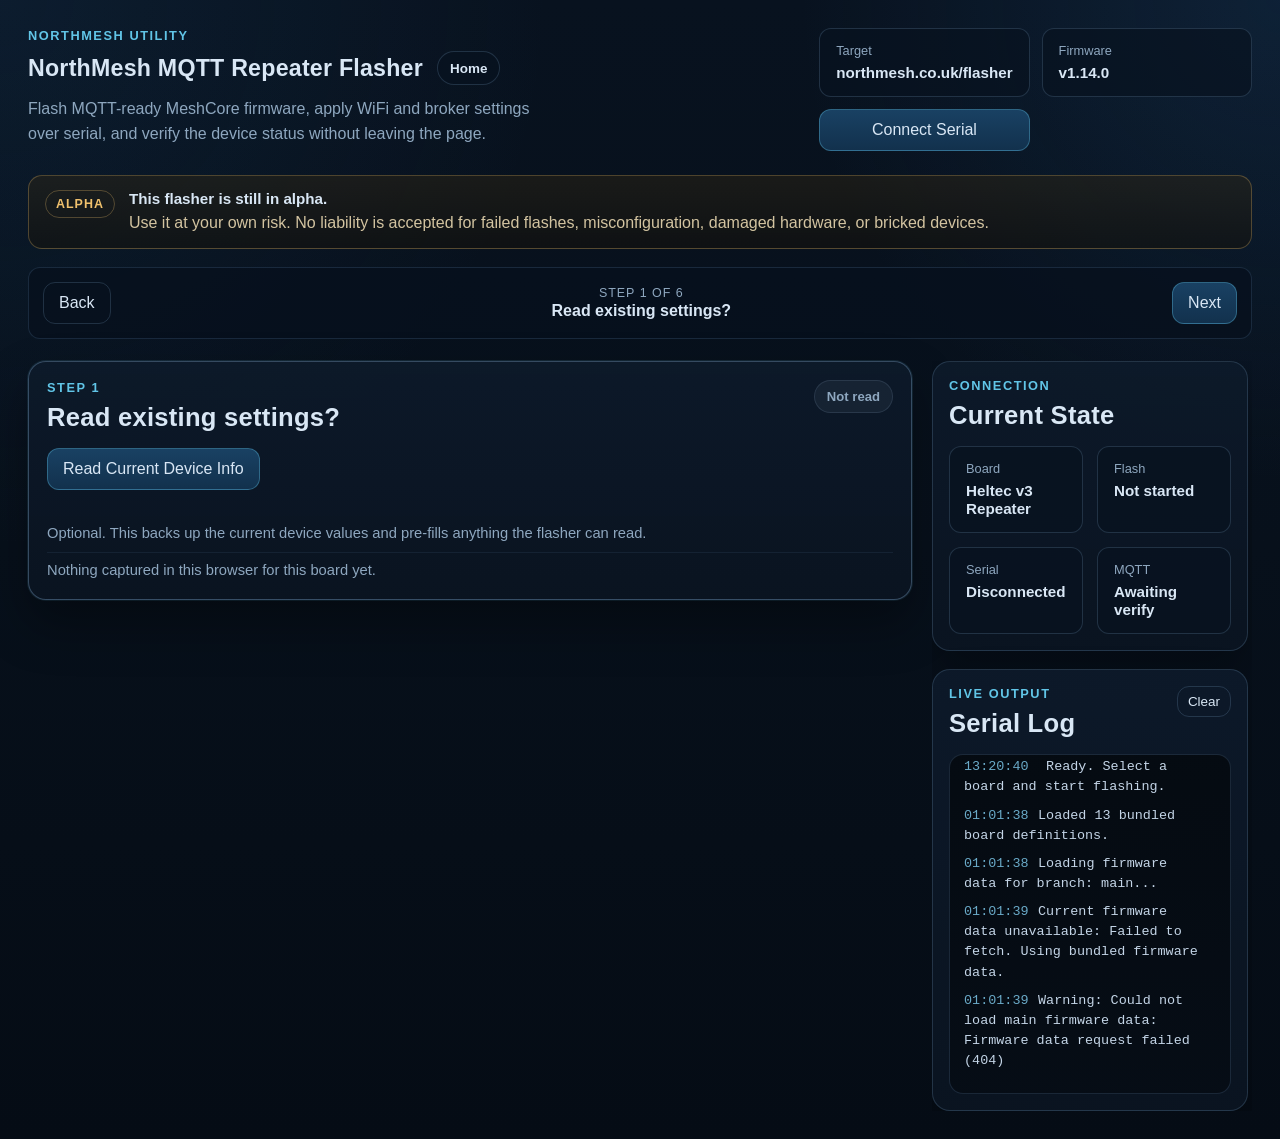
==== frontend/public/mqtt-flasher/index.html @ 48c5106c "Fix upstream firmware data URL" ====
<!doctype html>
<html lang="en">
  <head>
    <meta charset="utf-8">
    <meta name="viewport" content="width=device-width, initial-scale=1">
    <title>MeshCore MQTT Web Flasher</title>
    <link rel="stylesheet" href="assets/styles.css?v=20260613-log">
  </head>
  <body class="northmesh-guided">
    <div class="app-shell">
      <header class="topbar">
        <div class="topbar__brand">
          <p class="eyebrow">NorthMesh Utility</p>
          <div class="topbar__title-row">
            <h1>NorthMesh MQTT Repeater Flasher</h1>
            <a class="topbar__home-link" href="/">Home</a>
          </div>
          <p class="topbar__summary">
            Flash MQTT-ready MeshCore firmware, apply WiFi and broker settings over serial,
            and verify the device status without leaving the page.
          </p>
        </div>
        <div class="topbar__meta">
          <div class="meta-pill">
            <span class="meta-pill__label">Target</span>
            <span class="meta-pill__value">northmesh.co.uk/flasher</span>
          </div>
          <div class="meta-pill">
            <span class="meta-pill__label">Firmware</span>
            <span class="meta-pill__value" id="firmware-version">Loading</span>
          </div>
          <button class="button button--primary" id="nav-serial-button" type="button">Connect Serial</button>
        </div>
      </header>

      <section class="notice-bar" aria-label="Alpha warning">
        <div class="notice-bar__badge">Alpha</div>
        <div class="notice-bar__content">
          <strong>This flasher is still in alpha.</strong>
          <span>
            Use it at your own risk. No liability is accepted for failed flashes,
            misconfiguration, damaged hardware, or bricked devices.
          </span>
        </div>
      </section>

      <nav class="mode-tabs" id="advanced-tabs" aria-label="Advanced flasher sections" role="tablist" hidden>
        <button class="mode-tabs__button" data-step-target="read-device" aria-controls="read-device" role="tab" type="button">Backup</button>
        <button class="mode-tabs__button" data-step-target="choose-board" aria-controls="choose-board" role="tab" type="button">Board</button>
        <button class="mode-tabs__button" data-step-target="flash-firmware" aria-controls="flash-firmware" role="tab" type="button">Flash</button>
        <button class="mode-tabs__button" data-step-target="device-settings" aria-controls="device-settings" role="tab" type="button">Device</button>
        <button class="mode-tabs__button" data-step-target="mqtt-settings" aria-controls="mqtt-settings" role="tab" type="button">MQTT</button>
        <button class="mode-tabs__button" data-step-target="configure-device" aria-controls="configure-device" role="tab" type="button">Progress</button>
      </nav>

      <section class="wizard-nav" id="wizard-nav" aria-label="Flasher step controls">
        <button class="button button--ghost" id="wizard-back-button" type="button">Back</button>
        <div class="wizard-nav__status">
          <span id="wizard-step-count">Step 1 of 6</span>
          <strong id="wizard-step-title">Read existing settings?</strong>
        </div>
        <button class="button button--primary" id="wizard-next-button" type="button">Next</button>
      </section>

      <main class="workspace">
        <section class="workflow">
          <div class="workflow__content">
            <section class="panel panel--wide mode-gate" id="mode-gate">
              <div class="panel__header">
                <div>
                  <p class="panel__eyebrow">Start Here</p>
                  <h2>Choose Flasher Mode</h2>
                </div>
                <span class="panel__status panel__status--ready">Required</span>
              </div>
              <div class="mode-gate__body">
                <p>Select the workflow before you begin. You can change it later from the sidebar.</p>
                <div class="mode-gate__options">
                  <button class="mode-option mode-option--simple" id="mode-simple-button" type="button">
                    <span class="mode-option__eyebrow">Simple</span>
                    <strong>Single-destination setup</strong>
                    <span>Backup, pick a board, flash, then apply device, WiFi, and one MQTT destination.</span>
                  </button>
                  <button class="mode-option mode-option--advanced" id="mode-advanced-button" type="button">
                    <span class="mode-option__eyebrow">Advanced</span>
                    <strong>Full workflow tabs</strong>
                    <span>Use the full flasher with tabbed sections, broker pairs, and the detailed serial workflow.</span>
                  </button>
                </div>
              </div>
            </section>

            <div id="workflow-panels" hidden>
            <section class="panel panel--wide step-panel" id="read-device">
              <div class="panel__header">
                <div>
                  <p class="panel__eyebrow">Step 1</p>
                  <h2>Read existing settings?</h2>
                </div>
                <span class="panel__status panel__status--idle" id="device-read-state">Not read</span>
              </div>
              <div class="step-panel__body">
              <div class="action-row">
                <button class="button button--primary" id="capture-device-button" type="button">Read Current Device Info</button>
                <button class="button button--ghost" id="download-backup-button" type="button">Download Backup (.txt)</button>
              </div>
              <div class="state-grid device-snapshot-grid northmesh-hidden-setting">
                <div class="state-chip">
                  <span class="state-chip__label">Current Name</span>
                  <strong id="captured-name">Not captured</strong>
                </div>
                <div class="state-chip">
                  <span class="state-chip__label">Current Latitude</span>
                  <strong id="captured-lat">Not captured</strong>
                </div>
                <div class="state-chip">
                  <span class="state-chip__label">Current Longitude</span>
                  <strong id="captured-lon">Not captured</strong>
                </div>
                <div class="state-chip">
                  <span class="state-chip__label">Current Private Key</span>
                  <strong id="captured-private-key">Not captured</strong>
                </div>
                <div class="state-chip">
                  <span class="state-chip__label">Current Guest Password</span>
                  <strong id="captured-guest-password">Not captured</strong>
                </div>
                <div class="state-chip">
                  <span class="state-chip__label">Current WiFi SSID</span>
                  <strong id="captured-wifi-ssid">Not captured</strong>
                </div>
                <div class="state-chip state-chip--wide">
                  <span class="state-chip__label">Current MQTT URIs</span>
                  <strong id="captured-mqtt-uri">Not captured</strong>
                </div>
              </div>
              <div class="note-list">
                <p>Optional. This backs up the current device values and pre-fills anything the flasher can read.</p>
                <p id="captured-meta">Nothing captured in this browser for this board yet.</p>
              </div>
              </div>
            </section>

            <section class="panel panel--wide step-panel" id="choose-board">
              <div class="panel__header">
                <div>
                  <p class="panel__eyebrow">Step 2</p>
                  <h2>Which board are you flashing?</h2>
                </div>
                <span class="panel__status panel__status--ready">Ready</span>
              </div>
              <div class="step-panel__body">
              <div class="board-grid">
                <div class="field field--span-2">
                  <span class="field__label">Supported board</span>
                  <div class="board-picker">
                    <div class="board-combobox" id="board-combobox">
                      <button
                        class="board-combobox__trigger"
                        id="board-trigger"
                        type="button"
                        aria-haspopup="listbox"
                        aria-expanded="false"
                      >
                        <span id="board-trigger-label">Loading</span>
                      </button>
                      <div class="board-combobox__menu" id="board-menu" hidden>
                        <input
                          class="board-combobox__search"
                          id="board-search"
                          type="text"
                          placeholder="Filter boards"
                          autocomplete="off"
                        >
                        <div class="board-combobox__options" id="board-options" role="listbox"></div>
                      </div>
                      <select id="board-select" class="board-combobox__native" aria-hidden="true" tabindex="-1"></select>
                    </div>
                  </div>
                </div>
                <div class="info-card advanced-only">
                  <span class="info-card__label">Firmware family</span>
                  <strong id="firmware-family">Loading</strong>
                </div>
                <div class="info-card advanced-only">
                  <span class="info-card__label">Latest build</span>
                  <strong id="build-label">Loading</strong>
                </div>
                <div class="info-card advanced-only">
                  <span class="info-card__label">Flash package</span>
                  <strong id="flash-package">Loading</strong>
                </div>
                <div class="info-card advanced-only">
                  <span class="info-card__label">Hardware check</span>
                  <strong id="hardware-check">Loading</strong>
                </div>
              </div>
              </div>
            </section>

            <section class="panel panel--wide step-panel" id="flash-firmware">
              <div class="panel__header">
                <div>
                  <p class="panel__eyebrow">Step 3</p>
                  <h2>Which radio profile should it use?</h2>
                </div>
                <span class="panel__status panel__status--idle" id="flash-state">Idle</span>
              </div>
              <div class="step-panel__body">
              <div class="firmware-branch-selector northmesh-hidden-setting">
                <label class="field">
                  <span class="field__label">Firmware Branch</span>
                  <select id="firmware-branch" name="firmwareBranch">
                    <option value="main" selected>Main (Stable)</option>
                    <option value="dev">Dev (Unstable)</option>
                  </select>
                </label>
              </div>
              <div class="radio-config">
                <div class="panel__header panel__header--compact">
                  <div>
                    <p class="panel__eyebrow">Radio</p>
                    <h3>LoRa Profile</h3>
                  </div>
                </div>
                <div class="settings-grid settings-grid--radio" id="radio-settings">
                  <label class="field field--span-2">
                    <span class="field__label">Preset</span>
                    <select id="radio-preset" name="radioPreset">
                      <option value="EU_UK_RECOMMENDED" selected>EU/UK (Narrow/Recommended)</option>
                      <option value="EU_UK_LONG_RANGE">EU/UK (Long Range)</option>
                      <option value="EU_UK_MEDIUM_RANGE">EU/UK (Medium Range)</option>
                      <option value="US_CA_RECOMMENDED">USA/Canada (Recommended)</option>
                      <option value="AU_RECOMMENDED">Australia</option>
                      <option value="AU_VICTORIA">Australia: Victoria</option>
                      <option value="CZECH_NARROW">Czech Republic (Narrow)</option>
                      <option value="EU_433_LONG_RANGE">EU 433MHz (Long Range)</option>
                      <option value="NZ_RECOMMENDED">New Zealand</option>
                      <option value="NZ_NARROW">New Zealand (Narrow)</option>
                      <option value="PORTUGAL_433">Portugal 433</option>
                      <option value="PORTUGAL_868">Portugal 868</option>
                      <option value="SWITZERLAND">Switzerland</option>
                      <option value="VIETNAM">Vietnam</option>
                      <option value="CUSTOM">Custom</option>
                    </select>
                  </label>
                  <label class="field advanced-only">
                    <span class="field__label">Frequency (MHz)</span>
                    <input type="text" id="radio-frequency" name="radioFrequency" value="869.618">
                  </label>
                  <label class="field advanced-only">
                    <span class="field__label">Bandwidth (kHz)</span>
                    <input type="text" id="radio-bandwidth" name="radioBandwidth" value="62.5">
                  </label>
                  <label class="field advanced-only">
                    <span class="field__label">Spreading Factor</span>
                    <input type="text" id="radio-sf" name="radioSf" value="8">
                  </label>
                  <label class="field advanced-only">
                    <span class="field__label">Coding Rate</span>
                    <input type="text" id="radio-cr" name="radioCr" value="8">
                  </label>
                </div>
                <div class="radio-config__command advanced-only">
                  <span class="field__label">MeshCore CLI Command</span>
                  <strong id="radio-command">set radio 869.525,62.5,8,5</strong>
                </div>
              </div>
              <div class="action-row">
                    <button class="button button--primary" id="flash-button" type="button">Flash Firmware</button>
                    <button class="button button--secondary northmesh-hidden-setting" id="update-button" type="button">Flash Update Only</button>
                    <button class="button button--ghost northmesh-hidden-setting" id="manifest-button" type="button">View Manifest</button>
              </div>
              <div class="artifact-strip northmesh-hidden-setting">
                <div class="artifact-strip__item">
                  <span>Full Image</span>
                  <strong id="artifact-full-name">Loading</strong>
                </div>
                <div class="artifact-strip__item">
                  <span>Update Image</span>
                  <strong id="artifact-update-name">Loading</strong>
                </div>
              </div>
              <div class="progress-block">
                <div class="progress-block__track">
                  <div class="progress-block__bar" id="flash-progress-bar"></div>
                </div>
                <div class="progress-block__meta">
                  <span id="flash-progress-text">Waiting to start</span>
                  <span id="flash-progress-percent">0%</span>
                </div>
              </div>
              <div class="note-list">
                <p>Choose the closest profile for your region. The flasher applies this radio profile after firmware is written.</p>
                <p class="advanced-only">The preset populates the MeshCore CLI command, but you can edit frequency, bandwidth, SF, and CR manually.</p>
                <p class="advanced-only">The browser handles flashing over Web Serial locally. Firmware binaries are served from this host only.</p>
              </div>
              </div>
            </section>

            <section class="panel panel--wide step-panel" id="device-settings">
              <div class="panel__header">
                <div>
                  <p class="panel__eyebrow">Step 4</p>
                  <h2>What WiFi should it use?</h2>
                </div>
                <span class="panel__status panel__status--idle">Pending</span>
              </div>
              <div class="step-panel__body">
              <div class="captured-values northmesh-hidden-setting">
                <div class="panel__header panel__header--compact">
                  <div>
                    <p class="panel__eyebrow">Captured Values</p>
                    <h3>Stored in This Browser</h3>
                  </div>
                </div>
                <div class="state-grid device-snapshot-grid">
                  <div class="state-chip">
                    <span class="state-chip__label">Name</span>
                    <strong id="prefill-name">Not captured</strong>
                  </div>
                  <div class="state-chip">
                    <span class="state-chip__label">Latitude</span>
                    <strong id="prefill-lat">Not captured</strong>
                  </div>
                  <div class="state-chip">
                    <span class="state-chip__label">Longitude</span>
                    <strong id="prefill-lon">Not captured</strong>
                  </div>
                  <div class="state-chip">
                    <span class="state-chip__label">Private Key</span>
                    <strong id="prefill-private-key">Not captured</strong>
                  </div>
                </div>
              </div>
              <form class="settings-form-layout" id="settings-form">
                <section class="settings-section-card northmesh-hidden-setting">
                  <div class="settings-section-card__header">
                    <p class="panel__eyebrow">Identity</p>
                    <h3>Repeater Identity</h3>
                  </div>
                  <div class="settings-grid">
                    <label class="field field--span-2">
                      <span class="field__label">Repeater Name</span>
                      <input
                        id="repeater-name"
                        type="text"
                        name="repeaterName"
                        maxlength="31"
                        placeholder="Leave blank to keep the current node name"
                      >
                      <span class="field__hint">Optional. MeshCore allows up to 31 characters and rejects `[ ] \ : , ? *`.</span>
                    </label>
                    <label class="field field--span-2">
                      <span class="field__label">Private Key</span>
                      <input
                        id="private-key"
                        type="password"
                        name="privateKey"
                        placeholder="128 hex characters, leave blank to keep the current key"
                        autocomplete="off"
                        spellcheck="false"
                      >
                      <span class="field__hint">Optional. MeshCore expects a 128-character hex private key and applies it after reboot.</span>
                    </label>
                  </div>
                </section>

                <section class="settings-section-card northmesh-hidden-setting">
                  <div class="settings-section-card__header">
                    <p class="panel__eyebrow">Access</p>
                    <h3>Passwords And Location</h3>
                  </div>
                  <div class="settings-grid">
                    <label class="field">
                      <span class="field__label">Guest Password</span>
                      <input
                        id="guest-password"
                        type="password"
                        name="guestPassword"
                        maxlength="15"
                        placeholder="Leave blank to keep the current guest password"
                        autocomplete="off"
                      >
                      <span class="field__hint">Optional. MeshCore stores up to 15 characters.</span>
                    </label>
                    <label class="field">
                      <span class="field__label">Admin Password</span>
                      <input
                        id="admin-password"
                        type="password"
                        name="adminPassword"
                        maxlength="15"
                        placeholder="Leave blank to keep the current admin password"
                        autocomplete="off"
                      >
                      <span class="field__hint">Optional. MeshCore stores up to 15 characters.</span>
                    </label>
                    <label class="field">
                      <span class="field__label">Latitude</span>
                      <input
                        id="device-lat"
                        type="text"
                        name="deviceLat"
                        placeholder="Leave blank to keep the current latitude"
                        inputmode="decimal"
                      >
                    </label>
                    <label class="field">
                      <span class="field__label">Longitude</span>
                      <input
                        id="device-lon"
                        type="text"
                        name="deviceLon"
                        placeholder="Leave blank to keep the current longitude"
                        inputmode="decimal"
                      >
                    </label>
                  </div>
                </section>

                <section class="settings-section-card">
                  <div class="settings-section-card__header">
                    <p class="panel__eyebrow">WiFi</p>
                    <h3>Transport Network</h3>
                  </div>
                  <div class="settings-grid">
                    <label class="field field--span-2">
                      <span class="field__label">WiFi SSID</span>
                      <input type="text" name="wifiSsid" value="">
                    </label>
                    <label class="field field--span-2">
                      <span class="field__label">WiFi Password</span>
                      <input type="password" name="wifiPassword" value="">
                    </label>
                  </div>
                </section>
              </form>
              </div>
            </section>

            <section class="panel panel--wide step-panel" id="mqtt-settings">
              <div class="panel__header">
                <div>
                  <p class="panel__eyebrow">Step 5</p>
                  <h2>What are the MQTT credentials?</h2>
                </div>
                <span class="panel__status panel__status--idle" id="settings-state">Pending</span>
              </div>
              <div class="step-panel__body">
              <div class="mqtt-broker-stack">
                <p class="settings-intro simple-only">NorthMesh broker URL and topic settings are already filled in. Enter only the username and password issued for this repeater.</p>
                <p class="settings-intro advanced-only">Shared model and client version apply to every enabled broker. Each broker pair exposes one primary broker and one optional broker without changing the underlying slot layout.</p>
                <div class="mqtt-control-strip">
                <div class="captured-values mqtt-broker-card mqtt-broker-card--compact advanced-only">
                  <div class="panel__header panel__header--compact">
                    <div>
                      <p class="panel__eyebrow">Shared MQTT</p>
                      <h3>Applies To All Enabled Brokers</h3>
                    </div>
                  </div>
                  <div class="settings-grid">
                    <label class="field">
                      <span class="field__label">Model Label</span>
                      <input type="text" name="model" value="Heltec V3" form="settings-form">
                    </label>
                    <label class="field field--span-2">
                      <span class="field__label">Client Version</span>
                      <input type="text" name="clientVersion" value="northmesh-mqtt-repeater/1.0.0" form="settings-form">
                    </label>
                  </div>
                </div>

                <div class="captured-values mqtt-broker-card mqtt-broker-card--compact advanced-only">
                  <div class="panel__header panel__header--compact">
                    <div>
                      <p class="panel__eyebrow">Broker Count</p>
                      <h3>Additional MQTT Broker Pairs</h3>
                    </div>
                  </div>
                  <div class="settings-grid">
                    <label class="field">
                      <span class="field__label">Additional MQTT Servers</span>
                      <select id="additional-broker-count" name="additionalBrokerCount" form="settings-form">
                        <option value="0" selected>0</option>
                        <option value="1">1</option>
                        <option value="2">2</option>
                      </select>
                      <span class="field__hint">Broker pair 1 uses slots 1-2. Add up to 2 more pairs, for 3 visible brokers backed by slots 1-6.</span>
                    </label>
                  </div>
                </div>
                </div>

                <div class="captured-values mqtt-broker-card mqtt-broker-card--pair">
                  <div class="panel__header panel__header--compact">
                    <div>
                      <p class="panel__eyebrow">NorthMesh MQTT</p>
                      <h3><span class="simple-only">Repeater credentials</span><span class="advanced-only">Broker 1 With Optional Broker 2</span></h3>
                    </div>
                  </div>
                  <div class="settings-grid">
                    <label class="field field--span-2 northmesh-hidden-setting">
                      <span class="field__label">Broker 1 URI</span>
                      <input type="text" name="mqttUri" value="wss://mqtt.northmesh.co.uk:443/" form="settings-form" readonly>
                    </label>
                    <label class="field field--span-2">
                      <span class="field__label">Username</span>
                      <input type="text" name="mqttUsername" value="" form="settings-form">
                    </label>
                    <label class="field field--span-2">
                      <span class="field__label">Password</span>
                      <input type="password" name="mqttPassword" value="" form="settings-form">
                    </label>
                    <label class="field field--span-2 northmesh-hidden-setting">
                      <span class="field__label">Use MeshCore default topic root</span>
                      <span class="mqtt-status-toggle">
                        <input id="mqtt-broker-1-use-default-topic" type="checkbox" form="settings-form" checked>
                        <span>Use MeshCore default topic root</span>
                      </span>
                    </label>
                    <label class="field field--span-2 northmesh-hidden-setting">
                      <span class="field__label">Broker 1 Topic Root</span>
                      <input type="text" name="topicRoot" value="meshcore" form="settings-form" readonly>
                    </label>
                    <label class="field northmesh-hidden-setting">
                      <span class="field__label">Broker 1 IATA</span>
                      <input type="text" name="iata" value="uk" form="settings-form" readonly>
                    </label>
                    <label class="field northmesh-hidden-setting">
                      <span class="field__label field__label--with-indicator">
                        <span>Broker 1 Retain Status</span>
                        <span class="retain-indicator retain-indicator--idle" id="retain-indicator-1">Waiting</span>
                      </span>
                      <select name="retainStatus" form="settings-form">
                        <option value="0">Off</option>
                        <option value="1">On</option>
                      </select>
                    </label>
                    <label class="field field--span-2 advanced-only" id="mqtt-status-toggle-row-1">
                      <span class="field__label">Enable optional broker</span>
                      <span class="mqtt-status-toggle">
                        <input id="mqtt-status-broker-1-enabled" type="checkbox" name="mqtt-status-broker-1-enabled" form="settings-form">
                        <span>Enable optional broker</span>
                      </span>
                    </label>
                  </div>
                  <p class="mqtt-topic-preview">Broker: <strong>wss://mqtt.northmesh.co.uk:443/</strong></p>
                  <p class="mqtt-topic-preview" id="mqtt-broker-1-topic-preview"></p>
                  <div class="settings-grid mqtt-status-section advanced-only" id="mqtt-status-broker-1" hidden>
                    <div class="mqtt-subsection-title">Optional Broker 2</div>
                    <label class="field field--span-2">
                      <span class="field__label">Broker 2 URI</span>
                      <input type="text" name="mqttBroker2Uri" form="settings-form">
                    </label>
                    <label class="field">
                      <span class="field__label">Broker 2 Username</span>
                      <input type="text" name="mqttBroker2Username" form="settings-form">
                    </label>
                    <label class="field">
                      <span class="field__label">Broker 2 Password</span>
                      <input type="password" name="mqttBroker2Password" form="settings-form">
                    </label>
                    <label class="field field--span-2">
                      <span class="field__label">Use MeshCore default topic root</span>
                      <span class="mqtt-status-toggle">
                        <input id="mqtt-broker-2-use-default-topic" type="checkbox" form="settings-form">
                        <span>Use MeshCore default topic root</span>
                      </span>
                    </label>
                    <label class="field field--span-2">
                      <span class="field__label">Broker 2 Topic Root</span>
                      <input type="text" name="mqttBroker2TopicRoot" form="settings-form">
                    </label>
                    <label class="field">
                      <span class="field__label">Broker 2 IATA</span>
                      <input type="text" name="mqttBroker2Iata" form="settings-form">
                    </label>
                    <label class="field">
                      <span class="field__label">Broker 2 Retain Status</span>
                      <select name="mqttBroker2RetainStatus" form="settings-form">
                        <option value="0">Off</option>
                        <option value="1">On</option>
                      </select>
                    </label>
                  </div>
                  <p class="mqtt-topic-preview" id="mqtt-broker-2-topic-preview"></p>
                </div>

                <div class="captured-values mqtt-broker-card mqtt-broker-card--pair advanced-only" id="mqtt-logical-broker-2-panel" hidden>
                  <div class="panel__header panel__header--compact">
                    <div>
                      <p class="panel__eyebrow">Broker Pair 2</p>
                      <h3>Broker 3 With Optional Broker 4</h3>
                    </div>
                  </div>
                  <div class="settings-grid">
                    <label class="field field--span-2">
                      <span class="field__label">Broker 3 URI</span>
                      <input type="text" name="mqttBroker3Uri" form="settings-form">
                    </label>
                    <label class="field">
                      <span class="field__label">Broker 3 Username</span>
                      <input type="text" name="mqttBroker3Username" form="settings-form">
                    </label>
                    <label class="field">
                      <span class="field__label">Broker 3 Password</span>
                      <input type="password" name="mqttBroker3Password" form="settings-form">
                    </label>
                    <label class="field field--span-2">
                      <span class="field__label">Use MeshCore default topic root</span>
                      <span class="mqtt-status-toggle">
                        <input id="mqtt-broker-3-use-default-topic" type="checkbox" form="settings-form">
                        <span>Use MeshCore default topic root</span>
                      </span>
                    </label>
                    <label class="field field--span-2">
                      <span class="field__label">Broker 3 Topic Root</span>
                      <input type="text" name="mqttBroker3TopicRoot" form="settings-form">
                    </label>
                    <label class="field">
                      <span class="field__label">Broker 3 IATA</span>
                      <input type="text" name="mqttBroker3Iata" form="settings-form">
                    </label>
                    <label class="field">
                      <span class="field__label field__label--with-indicator">
                        <span>Broker 3 Retain Status</span>
                        <span class="retain-indicator retain-indicator--idle" id="retain-indicator-3">Waiting</span>
                      </span>
                      <select name="mqttBroker3RetainStatus" form="settings-form">
                        <option value="0">Off</option>
                        <option value="1">On</option>
                      </select>
                    </label>
                    <label class="field field--span-2" id="mqtt-status-toggle-row-2">
                      <span class="field__label">Enable optional broker</span>
                      <span class="mqtt-status-toggle">
                        <input id="mqtt-status-broker-2-enabled" type="checkbox" name="mqtt-status-broker-2-enabled" form="settings-form">
                        <span>Enable optional broker</span>
                      </span>
                    </label>
                  </div>
                  <p class="mqtt-topic-preview" id="mqtt-broker-3-topic-preview"></p>
                  <div class="settings-grid mqtt-status-section" id="mqtt-status-broker-2" hidden>
                    <div class="mqtt-subsection-title">Optional Broker 4</div>
                    <label class="field field--span-2">
                      <span class="field__label">Broker 4 URI</span>
                      <input type="text" name="mqttBroker4Uri" form="settings-form">
                    </label>
                    <label class="field">
                      <span class="field__label">Broker 4 Username</span>
                      <input type="text" name="mqttBroker4Username" form="settings-form">
                    </label>
                    <label class="field">
                      <span class="field__label">Broker 4 Password</span>
                      <input type="password" name="mqttBroker4Password" form="settings-form">
                    </label>
                    <label class="field field--span-2">
                      <span class="field__label">Use MeshCore default topic root</span>
                      <span class="mqtt-status-toggle">
                        <input id="mqtt-broker-4-use-default-topic" type="checkbox" form="settings-form">
                        <span>Use MeshCore default topic root</span>
                      </span>
                    </label>
                    <label class="field field--span-2">
                      <span class="field__label">Broker 4 Topic Root</span>
                      <input type="text" name="mqttBroker4TopicRoot" form="settings-form">
                    </label>
                    <label class="field">
                      <span class="field__label">Broker 4 IATA</span>
                      <input type="text" name="mqttBroker4Iata" form="settings-form">
                    </label>
                    <label class="field">
                      <span class="field__label">Broker 4 Retain Status</span>
                      <select name="mqttBroker4RetainStatus" form="settings-form">
                        <option value="0">Off</option>
                        <option value="1">On</option>
                      </select>
                    </label>
                  </div>
                  <p class="mqtt-topic-preview" id="mqtt-broker-4-topic-preview"></p>
                </div>

                <div class="captured-values mqtt-broker-card mqtt-broker-card--pair advanced-only" id="mqtt-logical-broker-3-panel" hidden>
                  <div class="panel__header panel__header--compact">
                    <div>
                      <p class="panel__eyebrow">Broker Pair 3</p>
                      <h3>Broker 5 With Optional Broker 6</h3>
                    </div>
                  </div>
                  <div class="settings-grid">
                    <label class="field field--span-2">
                      <span class="field__label">Broker 5 URI</span>
                      <input type="text" name="mqttBroker5Uri" form="settings-form">
                    </label>
                    <label class="field">
                      <span class="field__label">Broker 5 Username</span>
                      <input type="text" name="mqttBroker5Username" form="settings-form">
                    </label>
                    <label class="field">
                      <span class="field__label">Broker 5 Password</span>
                      <input type="password" name="mqttBroker5Password" form="settings-form">
                    </label>
                    <label class="field field--span-2">
                      <span class="field__label">Use MeshCore default topic root</span>
                      <span class="mqtt-status-toggle">
                        <input id="mqtt-broker-5-use-default-topic" type="checkbox" form="settings-form">
                        <span>Use MeshCore default topic root</span>
                      </span>
                    </label>
                    <label class="field field--span-2">
                      <span class="field__label">Broker 5 Topic Root</span>
                      <input type="text" name="mqttBroker5TopicRoot" form="settings-form">
                    </label>
                    <label class="field">
                      <span class="field__label">Broker 5 IATA</span>
                      <input type="text" name="mqttBroker5Iata" form="settings-form">
                    </label>
                    <label class="field">
                      <span class="field__label field__label--with-indicator">
                        <span>Broker 5 Retain Status</span>
                        <span class="retain-indicator retain-indicator--idle" id="retain-indicator-5">Waiting</span>
                      </span>
                      <select name="mqttBroker5RetainStatus" form="settings-form">
                        <option value="0">Off</option>
                        <option value="1">On</option>
                      </select>
                    </label>
                    <label class="field field--span-2" id="mqtt-status-toggle-row-3">
                      <span class="field__label">Enable optional broker</span>
                      <span class="mqtt-status-toggle">
                        <input id="mqtt-status-broker-3-enabled" type="checkbox" name="mqtt-status-broker-3-enabled" form="settings-form">
                        <span>Enable optional broker</span>
                      </span>
                    </label>
                  </div>
                  <p class="mqtt-topic-preview" id="mqtt-broker-5-topic-preview"></p>
                  <div class="settings-grid mqtt-status-section" id="mqtt-status-broker-3" hidden>
                    <div class="mqtt-subsection-title">Optional Broker 6</div>
                    <label class="field field--span-2">
                      <span class="field__label">Broker 6 URI</span>
                      <input type="text" name="mqttBroker6Uri" form="settings-form">
                    </label>
                    <label class="field">
                      <span class="field__label">Broker 6 Username</span>
                      <input type="text" name="mqttBroker6Username" form="settings-form">
                    </label>
                    <label class="field">
                      <span class="field__label">Broker 6 Password</span>
                      <input type="password" name="mqttBroker6Password" form="settings-form">
                    </label>
                    <label class="field field--span-2">
                      <span class="field__label">Use MeshCore default topic root</span>
                      <span class="mqtt-status-toggle">
                        <input id="mqtt-broker-6-use-default-topic" type="checkbox" form="settings-form">
                        <span>Use MeshCore default topic root</span>
                      </span>
                    </label>
                    <label class="field field--span-2">
                      <span class="field__label">Broker 6 Topic Root</span>
                      <input type="text" name="mqttBroker6TopicRoot" form="settings-form">
                    </label>
                    <label class="field">
                      <span class="field__label">Broker 6 IATA</span>
                      <input type="text" name="mqttBroker6Iata" form="settings-form">
                    </label>
                    <label class="field">
                      <span class="field__label">Broker 6 Retain Status</span>
                      <select name="mqttBroker6RetainStatus" form="settings-form">
                        <option value="0">Off</option>
                        <option value="1">On</option>
                      </select>
                    </label>
                  </div>
                  <p class="mqtt-topic-preview" id="mqtt-broker-6-topic-preview"></p>
                </div>
              </div>
              <div class="settings-actions">
                <div class="action-row settings-actions__row settings-actions__row--primary">
                  <button class="button button--secondary settings-actions__apply northmesh-hidden-setting" id="settings-apply-device-wifi-button" type="button">Apply Device + WiFi</button>
                  <button class="button button--secondary settings-actions__apply" id="settings-apply-mqtt-button" type="button">Apply MQTT</button>
                </div>
              </div>
              </div>
            </section>

            <section class="panel panel--wide step-panel" id="configure-device">
              <div class="panel__header">
                <div>
                  <p class="panel__eyebrow">Step 6</p>
                  <h2>Ready to apply settings?</h2>
                </div>
                <span class="panel__status panel__status--idle" id="serial-state">Serial disconnected</span>
              </div>
              <div class="step-panel__body">
              <ol class="command-list" id="command-list">
                <li class="command-list__item is-pending"><span>Connect USB serial</span><strong>Pending</strong></li>
                <li class="command-list__item is-pending"><span>Write radio settings</span><strong>Pending</strong></li>
                <li class="command-list__item is-pending"><span>Write repeater identity</span><strong>Pending</strong></li>
                <li class="command-list__item is-pending"><span>Write WiFi settings</span><strong>Pending</strong></li>
                <li class="command-list__item is-pending"><span>Write MQTT settings</span><strong>Pending</strong></li>
                <li class="command-list__item is-pending"><span>Reboot device</span><strong>Pending</strong></li>
              </ol>
              <div class="command-preview northmesh-hidden-setting">
                <div class="panel__header panel__header--compact">
                  <div>
                    <p class="panel__eyebrow">Serial Payload</p>
                    <h3>Command Preview</h3>
                  </div>
                </div>
                <div class="command-preview__pane" id="command-preview-pane" aria-live="polite"></div>
              </div>
              </div>
            </section>
            </div>
          </div>
        </section>

        <aside class="sidebar">
          <section class="panel panel--compact sidebar-capability">
            <div class="panel__header">
              <div>
                <p class="panel__eyebrow">Browser</p>
                <h2>Capability Check</h2>
              </div>
            </div>
            <div class="compatibility-card">
              <strong id="cap-overall">Checking</strong>
              <p id="cap-summary">Verifying browser support for HTTPS and Web Serial.</p>
            </div>
          </section>

          <section class="panel panel--compact sidebar-state">
            <div class="panel__header">
              <div>
                <p class="panel__eyebrow">Connection</p>
                <h2>Current State</h2>
              </div>
            </div>
            <div class="state-grid">
              <div class="state-chip">
                <span class="state-chip__label">Board</span>
                <strong id="state-board">Loading</strong>
              </div>
              <div class="state-chip">
                <span class="state-chip__label">Flash</span>
                <strong id="state-flash">Not started</strong>
              </div>
              <div class="state-chip">
                <span class="state-chip__label">Serial</span>
                <strong id="state-serial">Disconnected</strong>
              </div>
              <div class="state-chip">
                <span class="state-chip__label">MQTT</span>
                <strong id="state-mqtt">Awaiting verify</strong>
              </div>
            </div>
          </section>

          <section class="panel panel--compact sidebar-log">
            <div class="panel__header">
              <div>
                <p class="panel__eyebrow">Live Output</p>
                <h2>Serial Log</h2>
              </div>
              <button class="button button--ghost button--small" id="clear-log-button" type="button">Clear</button>
            </div>
            <div class="log-pane" id="log-pane" aria-live="polite">
              <p><span>13:20:40</span> Ready. Select a board and start flashing.</p>
            </div>
          </section>

        </aside>
      </main>
    </div>

    <script src="assets/firmware-data.js?v=20260314-2300"></script>
    <script src="assets/app.js?v=20260613-firmware-url"></script>
  </body>
</html>
---- frontend/public/mqtt-flasher/assets/styles.css ----
:root {
  --bg: #07111f;
  --bg-elevated: #0d1b2e;
  --bg-panel: rgba(14, 28, 46, 0.92);
  --bg-panel-strong: rgba(10, 22, 38, 0.98);
  --line: rgba(123, 162, 201, 0.22);
  --line-strong: rgba(123, 162, 201, 0.38);
  --text: #d9e7f5;
  --muted: #8ea7bf;
  --cyan: #61c5e7;
  --cyan-soft: rgba(97, 197, 231, 0.14);
  --success: #73d4b3;
  --warning: #f0c16d;
  --danger: #eb7f8d;
  --shadow: 0 20px 40px rgba(0, 0, 0, 0.28);
  --radius: 18px;
  --radius-small: 12px;
  --font-ui: "Segoe UI", "Helvetica Neue", Helvetica, Arial, sans-serif;
}

* {
  box-sizing: border-box;
}

html,
body {
  margin: 0;
  min-height: 100%;
  background:
    radial-gradient(circle at top right, rgba(38, 93, 147, 0.2), transparent 28%),
    radial-gradient(circle at top left, rgba(33, 84, 127, 0.16), transparent 32%),
    linear-gradient(180deg, #08121f 0%, #07101b 48%, #050c15 100%);
  color: var(--text);
  font-family: var(--font-ui);
}

body {
  min-width: 320px;
}

button,
input,
select {
  font: inherit;
}

.app-shell {
  max-width: 1500px;
  margin: 0 auto;
  padding: 28px;
}

.topbar {
  display: flex;
  justify-content: space-between;
  gap: 24px;
  align-items: flex-start;
  margin-bottom: 24px;
}

.topbar__brand {
  max-width: 760px;
}

.topbar__brand-row {
  display: flex;
  align-items: center;
  gap: 12px;
  flex-wrap: wrap;
}

.topbar__title-row {
  display: flex;
  align-items: center;
  gap: 14px;
  flex-wrap: wrap;
}

.topbar__home-link {
  appearance: none;
  display: inline-flex;
  align-items: center;
  justify-content: center;
  min-height: 34px;
  padding: 6px 12px;
  border: 1px solid rgba(123, 162, 201, 0.22);
  border-radius: 999px;
  background: rgba(8, 18, 31, 0.58);
  color: var(--text);
  text-decoration: none;
  font-size: 0.84rem;
  font-weight: 600;
}

.topbar__home-link:visited {
  color: var(--text);
}

.topbar__home-link:hover,
.topbar__home-link:focus {
  border-color: var(--line-strong);
  background: rgba(13, 28, 45, 0.76);
  color: var(--text);
}

.eyebrow,
.panel__eyebrow {
  margin: 0 0 8px;
  color: var(--cyan);
  font-size: 0.8rem;
  font-weight: 700;
  letter-spacing: 0.12em;
  text-transform: uppercase;
}

.topbar h1,
.panel h2 {
  margin: 0;
  font-size: 1.45rem;
  font-weight: 650;
  letter-spacing: 0.01em;
}

.topbar__summary {
  margin: 12px 0 0;
  max-width: 60ch;
  color: var(--muted);
  line-height: 1.55;
}

.topbar__meta {
  display: grid;
  grid-template-columns: repeat(2, minmax(170px, 1fr));
  gap: 12px;
  min-width: 360px;
}

.notice-bar {
  display: flex;
  gap: 14px;
  align-items: flex-start;
  margin-bottom: 22px;
  padding: 14px 16px;
  border-radius: 14px;
  border: 1px solid rgba(240, 193, 109, 0.28);
  background: linear-gradient(180deg, rgba(49, 39, 20, 0.45), rgba(23, 18, 9, 0.48));
}

.notice-bar__badge {
  flex: 0 0 auto;
  padding: 6px 10px;
  border-radius: 999px;
  border: 1px solid rgba(240, 193, 109, 0.28);
  color: var(--warning);
  font-size: 0.78rem;
  font-weight: 700;
  letter-spacing: 0.08em;
  text-transform: uppercase;
}

.notice-bar__content {
  display: grid;
  gap: 4px;
}

.notice-bar__content strong {
  font-size: 0.95rem;
}

.notice-bar__content span {
  color: #d3c4a1;
  line-height: 1.45;
}

.mode-tabs {
  display: flex;
  flex-wrap: wrap;
  gap: 10px;
  margin: -8px 0 22px;
}

.mode-tabs__button,
.mode-switch__button,
.mode-option {
  border: 1px solid var(--line);
  color: var(--text);
}

.mode-tabs__button,
.mode-switch__button {
  padding: 10px 14px;
  border-radius: 999px;
  background: rgba(8, 18, 31, 0.72);
  cursor: pointer;
}

.mode-tabs__button.is-active,
.mode-switch__button.is-selected {
  border-color: rgba(97, 197, 231, 0.34);
  background: rgba(20, 53, 78, 0.68);
  color: #eef7ff;
}

.mode-tabs__serial {
  margin-left: auto;
}

.meta-pill,
.state-chip,
.info-card {
  background: rgba(8, 18, 31, 0.68);
  border: 1px solid var(--line);
  border-radius: var(--radius-small);
  padding: 14px 16px;
}

.meta-pill__label,
.state-chip__label,
.info-card__label {
  display: block;
  margin-bottom: 6px;
  color: var(--muted);
  font-size: 0.8rem;
}

.meta-pill__value,
.state-chip strong,
.info-card strong {
  font-size: 0.95rem;
  font-weight: 650;
}

.workspace {
  display: grid;
  grid-template-columns: minmax(0, 1.85fr) minmax(320px, 0.95fr);
  gap: 20px;
  align-items: start;
}

.workflow {
  display: grid;
  gap: 18px;
}

.workflow__content,
.sidebar {
  display: grid;
  gap: 18px;
}

#workflow-panels {
  display: contents;
}

.sidebar {
  position: sticky;
  top: 18px;
  align-self: start;
  max-height: calc(100vh - 36px);
  overflow-y: auto;
  padding-right: 4px;
}

.workflow__content {
  grid-template-columns: repeat(2, minmax(0, 1fr));
}

.panel {
  background:
    linear-gradient(180deg, rgba(13, 26, 42, 0.94), rgba(10, 20, 33, 0.98)),
    linear-gradient(180deg, rgba(97, 197, 231, 0.02), transparent);
  border: 1px solid var(--line);
  border-radius: var(--radius);
  box-shadow: var(--shadow);
  padding: 18px;
}

.panel--wide {
  grid-column: 1 / -1;
}

.step-panel {
  transition: border-color 180ms ease, box-shadow 180ms ease, transform 180ms ease;
}

.step-panel--active {
  border-color: var(--line-strong);
  box-shadow:
    0 24px 48px rgba(0, 0, 0, 0.34),
    0 0 0 1px rgba(97, 197, 231, 0.12);
}

.step-panel .panel__header {
  cursor: default;
}

.step-panel__body {
  display: grid;
  gap: 16px;
}

.step-panel--collapsed .step-panel__body {
  display: none;
}

.step-panel--collapsed {
  padding: 12px 16px;
}

.step-panel--collapsed .panel__header {
  align-items: center;
  margin-bottom: 0;
}

.step-panel--collapsed .panel__eyebrow {
  margin-bottom: 4px;
  font-size: 0.72rem;
}

.step-panel--collapsed h2 {
  font-size: 1.12rem;
}

.step-panel--collapsed .panel__status {
  padding: 6px 10px;
  font-size: 0.78rem;
}

.mode-gate__body {
  display: grid;
  gap: 18px;
}

.mode-gate__body > p {
  margin: 0;
  color: var(--muted);
  line-height: 1.55;
}

.mode-gate__options {
  display: grid;
  grid-template-columns: repeat(2, minmax(0, 1fr));
  gap: 16px;
}

.mode-option {
  display: grid;
  gap: 8px;
  padding: 18px;
  border-radius: 16px;
  background:
    linear-gradient(180deg, rgba(13, 26, 42, 0.94), rgba(10, 20, 33, 0.98)),
    linear-gradient(180deg, rgba(97, 197, 231, 0.02), transparent);
  text-align: left;
  cursor: pointer;
}

.mode-option:hover,
.mode-option:focus,
.mode-switch__button:hover,
.mode-switch__button:focus,
.mode-tabs__button:hover,
.mode-tabs__button:focus {
  border-color: var(--line-strong);
}

.mode-option__eyebrow {
  color: var(--cyan);
  font-size: 0.78rem;
  font-weight: 700;
  letter-spacing: 0.08em;
  text-transform: uppercase;
}

.mode-option strong {
  font-size: 1rem;
}

.mode-option span:last-child {
  color: var(--muted);
  line-height: 1.5;
}

.panel--compact {
  padding: 16px;
}

.panel__header {
  display: flex;
  justify-content: space-between;
  gap: 16px;
  align-items: flex-start;
  margin-bottom: 16px;
}

.panel__header--compact {
  margin-bottom: 12px;
}

.panel h3 {
  margin: 0;
  font-size: 1rem;
  font-weight: 650;
}

.panel__status {
  padding: 8px 12px;
  border-radius: 999px;
  border: 1px solid transparent;
  font-size: 0.82rem;
  font-weight: 700;
  white-space: nowrap;
}

.panel__status--ready,
.panel__status--connected,
.panel__status--success {
  color: var(--success);
  background: rgba(115, 212, 179, 0.12);
  border-color: rgba(115, 212, 179, 0.3);
}

.panel__status--idle {
  color: var(--muted);
  background: rgba(142, 167, 191, 0.08);
  border-color: rgba(142, 167, 191, 0.16);
}

.panel__status--busy {
  color: var(--warning);
  background: rgba(240, 193, 109, 0.12);
  border-color: rgba(240, 193, 109, 0.28);
}

.panel__status--error {
  color: var(--danger);
  background: rgba(235, 127, 141, 0.12);
  border-color: rgba(235, 127, 141, 0.28);
}

.mode-switch {
  display: grid;
  grid-template-columns: repeat(2, minmax(0, 1fr));
  gap: 10px;
}

.compatibility-card {
  display: grid;
  gap: 8px;
  padding: 14px;
  border-radius: 14px;
  border: 1px solid var(--line);
  background: rgba(7, 17, 29, 0.72);
}

.compatibility-card strong {
  font-size: 1rem;
}

.compatibility-card p {
  margin: 0;
  color: var(--muted);
  line-height: 1.5;
}

.board-grid,
.settings-grid,
.state-grid {
  display: grid;
  gap: 14px;
}

.board-grid,
.state-grid {
  grid-template-columns: repeat(2, minmax(0, 1fr));
}

.settings-grid {
  grid-template-columns: repeat(2, minmax(0, 1fr));
}

.settings-form-layout {
  display: grid;
  gap: 16px;
}

.field {
  display: grid;
  gap: 8px;
}

.field--span-2 {
  grid-column: 1 / -1;
}

.board-picker {
  display: grid;
  grid-template-columns: minmax(0, 1fr);
  gap: 12px;
  align-items: start;
}

.board-picker__action {
  min-width: 150px;
}

.board-combobox {
  position: relative;
}

.board-combobox__trigger,
.board-combobox__search {
  width: 100%;
  padding: 12px 14px;
  border: 1px solid var(--line);
  border-radius: 12px;
  background: rgba(5, 12, 20, 0.84);
  color: var(--text);
}

.board-combobox__trigger {
  display: flex;
  align-items: center;
  justify-content: space-between;
  min-height: 48px;
  cursor: pointer;
  text-align: left;
}

.board-combobox__trigger::after {
  content: "▾";
  color: var(--muted);
  font-size: 0.9rem;
}

.board-combobox__trigger[aria-expanded="true"] {
  border-color: var(--line-strong);
}

.board-combobox__menu {
  position: absolute;
  z-index: 30;
  top: calc(100% + 8px);
  left: 0;
  right: 0;
  padding: 10px;
  border: 1px solid var(--line-strong);
  border-radius: 14px;
  background: rgba(7, 17, 29, 0.98);
  box-shadow: var(--shadow);
}

.board-combobox__search {
  margin-bottom: 10px;
}

.board-combobox__options {
  max-height: 320px;
  overflow-y: auto;
  display: grid;
  gap: 6px;
}

.board-combobox__option {
  width: 100%;
  padding: 10px 12px;
  border: 1px solid transparent;
  border-radius: 10px;
  background: rgba(10, 21, 35, 0.92);
  color: var(--text);
  text-align: left;
  cursor: pointer;
}

.board-combobox__option:hover,
.board-combobox__option:focus {
  border-color: var(--line-strong);
  background: rgba(16, 32, 50, 0.96);
}

.board-combobox__option.is-selected {
  border-color: rgba(97, 197, 231, 0.34);
  background: rgba(20, 53, 78, 0.68);
}

.board-combobox__empty {
  padding: 12px;
  border-radius: 10px;
  background: rgba(10, 21, 35, 0.92);
  color: var(--muted);
  font-size: 0.9rem;
}

.board-combobox__native {
  position: absolute;
  width: 1px;
  height: 1px;
  opacity: 0;
  pointer-events: none;
}

.field__label {
  color: var(--muted);
  font-size: 0.84rem;
  font-weight: 600;
}

.field__label--with-indicator {
  display: flex;
  align-items: center;
  justify-content: space-between;
  gap: 10px;
}

.field__hint {
  color: var(--muted);
  font-size: 0.78rem;
  line-height: 1.45;
}

input,
select {
  width: 100%;
  padding: 12px 14px;
  border: 1px solid var(--line);
  border-radius: 12px;
  background: rgba(5, 12, 20, 0.84);
  color: var(--text);
}

input:focus,
select:focus,
button:focus,
.board-combobox__trigger:focus {
  outline: 2px solid rgba(97, 197, 231, 0.26);
  outline-offset: 2px;
}

.action-row {
  display: flex;
  flex-wrap: wrap;
  gap: 10px;
  margin-bottom: 16px;
}

.settings-actions {
  display: grid;
  gap: 14px;
  margin-top: 18px;
  padding-top: 16px;
  border-top: 1px solid var(--line);
}

.settings-actions__row {
  margin-bottom: 0;
}

.settings-actions__row--primary {
  padding-bottom: 4px;
  border-bottom: 1px solid rgba(94, 132, 171, 0.14);
}

.settings-actions__row--utility {
  gap: 8px;
}

.settings-actions__row--utility .button {
  padding: 9px 13px;
  font-size: 0.88rem;
}

.settings-actions__serial {
  min-width: 170px;
}

.settings-actions__apply {
  min-width: 170px;
}

.settings-actions__note {
  margin: 0;
  color: var(--muted);
  line-height: 1.5;
}

.artifact-strip {
  display: grid;
  grid-template-columns: repeat(2, minmax(0, 1fr));
  gap: 10px;
  margin-bottom: 16px;
}

.artifact-strip__item {
  padding: 12px 14px;
  border-radius: 12px;
  border: 1px solid var(--line);
  background: rgba(7, 17, 29, 0.72);
}

.artifact-strip__item span {
  display: block;
  margin-bottom: 6px;
  color: var(--muted);
  font-size: 0.8rem;
}

.artifact-strip__item strong {
  font-size: 0.9rem;
  word-break: break-word;
}

.button {
  border-radius: 12px;
  border: 1px solid var(--line);
  padding: 11px 15px;
  color: var(--text);
  background: rgba(9, 18, 30, 0.94);
  cursor: pointer;
}

.button--primary {
  background: linear-gradient(180deg, #194163, #12314d);
  border-color: rgba(97, 197, 231, 0.35);
}

.button--secondary {
  background: linear-gradient(180deg, rgba(17, 34, 54, 0.96), rgba(12, 24, 39, 0.96));
}

.button--ghost {
  background: transparent;
}

.button--small {
  padding: 7px 10px;
  font-size: 0.84rem;
}

.progress-block {
  margin-bottom: 16px;
}

.progress-block__track {
  height: 11px;
  border-radius: 999px;
  background: rgba(6, 12, 20, 0.82);
  border: 1px solid var(--line);
  overflow: hidden;
}

.progress-block__bar {
  width: 0;
  height: 100%;
  background: linear-gradient(90deg, #5bb4dd, #7fd3db);
  transition: width 180ms ease;
}

.progress-block__meta {
  display: flex;
  justify-content: space-between;
  gap: 12px;
  margin-top: 10px;
  color: var(--muted);
  font-size: 0.85rem;
}

.firmware-branch-selector {
  margin-bottom: 16px;
  padding: 14px;
  border: 1px solid var(--line);
  border-radius: 14px;
  background: rgba(7, 17, 29, 0.54);
}

.firmware-branch-selector select {
  max-width: 200px;
}

.radio-config {
  margin-bottom: 16px;
  padding: 14px;
  border: 1px solid var(--line);
  border-radius: 14px;
  background: rgba(7, 17, 29, 0.54);
}

.captured-values {
  margin-bottom: 16px;
  padding: 14px;
  border: 1px solid var(--line);
  border-radius: 14px;
  background: rgba(7, 17, 29, 0.54);
}

.settings-section-card {
  padding: 16px;
  border: 1px solid rgba(94, 132, 171, 0.18);
  border-radius: 16px;
  background: rgba(7, 17, 29, 0.46);
}

.settings-section-card__header {
  display: grid;
  gap: 4px;
  margin-bottom: 14px;
}

.settings-section-card__header h3 {
  margin: 0;
}

.settings-intro {
  margin: 0;
  padding: 14px 16px;
  border: 1px solid rgba(94, 132, 171, 0.18);
  border-radius: 14px;
  background: rgba(8, 18, 31, 0.62);
  color: var(--muted);
  line-height: 1.55;
}

.mqtt-control-strip {
  display: grid;
  grid-template-columns: repeat(2, minmax(0, 1fr));
  gap: 16px;
}

.mqtt-broker-stack {
  display: grid;
  gap: 16px;
}

.mqtt-broker-card {
  margin-bottom: 0;
  padding: 16px;
}

.mqtt-broker-card--compact {
  min-height: 100%;
}

.mqtt-broker-card--pair {
  border-color: rgba(123, 162, 201, 0.26);
  background:
    linear-gradient(180deg, rgba(9, 21, 35, 0.88), rgba(7, 17, 29, 0.88)),
    linear-gradient(180deg, rgba(97, 197, 231, 0.03), transparent);
}

.mqtt-topic-preview {
  margin: 14px 0 0;
  padding: 12px 14px;
  border: 1px solid rgba(94, 132, 171, 0.22);
  border-radius: 12px;
  background: rgba(5, 12, 20, 0.7);
  color: var(--muted);
  font-size: 0.9rem;
  line-height: 1.5;
  overflow-wrap: anywhere;
}

.retain-indicator {
  display: inline-flex;
  align-items: center;
  justify-content: center;
  min-width: 94px;
  padding: 4px 10px;
  border-radius: 999px;
  border: 1px solid transparent;
  font-size: 0.75rem;
  font-weight: 700;
  white-space: nowrap;
}

.retain-indicator--idle {
  color: var(--muted);
  background: rgba(142, 167, 191, 0.08);
  border-color: rgba(142, 167, 191, 0.16);
}

.retain-indicator--ok {
  color: var(--success);
  background: rgba(115, 212, 179, 0.12);
  border-color: rgba(115, 212, 179, 0.3);
}

.retain-indicator--error {
  color: var(--danger);
  background: rgba(235, 127, 141, 0.12);
  border-color: rgba(235, 127, 141, 0.28);
}

[hidden] {
  display: none !important;
}

.northmesh-hidden-setting {
  display: none !important;
}

body.serial-initializing {
  cursor: wait;
}

body.serial-initializing .app-shell {
  opacity: 0.82;
}

body.serial-initializing button,
body.serial-initializing input,
body.serial-initializing select,
body.serial-initializing textarea {
  cursor: wait;
}

body.northmesh-guided .mode-gate,
body.northmesh-guided .mode-tabs,
body.northmesh-guided .sidebar-capability,
body.northmesh-guided .settings-actions__note,
body.northmesh-guided .settings-actions,
body.northmesh-guided #download-backup-button,
body.northmesh-guided .advanced-only,
body.northmesh-guided .mqtt-control-strip,
body.northmesh-guided .mqtt-status-section,
body.northmesh-guided [id^="mqtt-logical-broker-"],
body.northmesh-guided [id^="mqtt-status-toggle-row-"] {
  display: none !important;
}

.wizard-nav {
  display: grid;
  grid-template-columns: auto minmax(0, 1fr) auto;
  align-items: center;
  gap: 14px;
  margin: -4px 0 22px;
  padding: 14px;
  border: 1px solid rgba(94, 132, 171, 0.22);
  border-radius: 12px;
  background: rgba(7, 17, 29, 0.76);
}

.wizard-nav__status {
  display: grid;
  gap: 2px;
  justify-items: center;
  min-width: 0;
}

.wizard-nav__status span {
  color: var(--muted);
  font-size: 0.78rem;
  text-transform: uppercase;
  letter-spacing: 0.08em;
}

.wizard-nav__status strong {
  color: var(--text);
  font-size: 1rem;
  text-align: center;
}

.wizard-nav[hidden] {
  display: none !important;
}

body.northmesh-guided .workflow {
  gap: 18px;
}

body.northmesh-guided .workspace {
  grid-template-columns: minmax(0, 1fr) 320px;
}

body.northmesh-guided .panel__header h2 {
  font-size: clamp(1.25rem, 2vw, 1.65rem);
}

body.northmesh-guided .settings-section-card {
  padding: 18px;
}

body.northmesh-guided .settings-section-card__header {
  margin-bottom: 14px;
}

body.northmesh-guided .settings-grid {
  grid-template-columns: 1fr;
}

body.northmesh-guided .mqtt-broker-card--pair {
  padding: 18px;
}

body.northmesh-guided .mqtt-topic-preview {
  margin-top: 10px;
}

body.northmesh-guided .sidebar-log {
  display: grid;
}

body.mode-simple .advanced-only,
body.mode-advanced .simple-only {
  display: none !important;
}

body.mode-unset .mode-tabs,
body.mode-unset #workflow-panels {
  display: none !important;
}

body.mode-advanced .step-panel {
  display: none;
}

body.mode-simple .step-panel {
  display: none;
}

body.mode-simple .step-panel.step-panel--active,
body.mode-advanced .step-panel.step-panel--active {
  display: block;
}

body.mode-simple .mqtt-broker-card--pair .panel__eyebrow {
  margin-bottom: 6px;
}

.mqtt-status-toggle {
  display: inline-flex;
  align-items: center;
  gap: 10px;
  min-height: 42px;
  color: var(--text);
}

.mqtt-status-toggle input[type="checkbox"] {
  inline-size: 16px;
  block-size: 16px;
}

.mqtt-status-section {
  margin-top: 14px;
  padding: 16px;
  border: 1px solid rgba(94, 132, 171, 0.18);
  border-radius: 14px;
  background: rgba(4, 10, 18, 0.42);
}

.mqtt-subsection-title {
  grid-column: 1 / -1;
  margin: 0 0 4px;
  color: var(--cyan);
  font-size: 0.8rem;
  font-weight: 700;
  letter-spacing: 0.08em;
  text-transform: uppercase;
}

.mqtt-topic-toggle__control {
  display: inline-flex;
  align-items: center;
  gap: 10px;
  min-height: 42px;
  color: var(--text);
}

.mqtt-topic-toggle__control input[type="checkbox"] {
  inline-size: 16px;
  block-size: 16px;
}

.device-snapshot-grid strong {
  overflow-wrap: anywhere;
  word-break: break-word;
}

.state-chip--wide {
  grid-column: 1 / -1;
}

.settings-grid--radio {
  margin-bottom: 14px;
}

.radio-config__command {
  padding: 12px 14px;
  border: 1px solid var(--line);
  border-radius: 12px;
  background: rgba(5, 12, 20, 0.84);
}

.radio-config__command strong {
  display: block;
  margin-top: 6px;
  font-size: 0.92rem;
  word-break: break-word;
}

.note-list {
  display: grid;
  gap: 8px;
  color: var(--muted);
  font-size: 0.92rem;
  line-height: 1.5;
}

.note-list p {
  margin: 0;
}

.note-list p + p {
  padding-top: 6px;
  border-top: 1px solid rgba(94, 132, 171, 0.12);
}

.command-list,
.summary-list {
  list-style: none;
  margin: 0;
  padding: 0;
}

.command-list {
  display: grid;
  gap: 10px;
}

.command-list__item,
.summary-list li {
  display: flex;
  justify-content: space-between;
  gap: 14px;
  align-items: center;
  padding: 12px 14px;
  border-radius: 12px;
  background: rgba(7, 17, 29, 0.72);
  border: 1px solid var(--line);
}

.command-list__item strong,
.summary-list strong {
  white-space: nowrap;
}

.command-list__item.is-pending strong {
  color: var(--muted);
}

.command-list__item.is-running strong {
  color: var(--warning);
}

.command-list__item.is-done strong {
  color: var(--success);
}

.command-list__item.is-failed strong {
  color: var(--danger);
}

.command-preview {
  margin-top: 16px;
  padding-top: 16px;
  border-top: 1px solid var(--line);
}

.command-preview__pane {
  height: 180px;
  overflow: auto;
  padding: 14px;
  border-radius: 14px;
  border: 1px solid rgba(94, 132, 171, 0.24);
  background: linear-gradient(180deg, rgba(5, 11, 18, 0.98), rgba(6, 13, 22, 0.98));
  font-family: "SFMono-Regular", Consolas, "Liberation Mono", Menlo, monospace;
  font-size: 0.84rem;
  line-height: 1.55;
  white-space: pre-wrap;
}

.log-pane {
  height: 340px;
  min-height: 340px;
  max-height: 340px;
  block-size: 340px;
  overflow-y: auto;
  overflow-x: hidden;
  scrollbar-gutter: stable;
  overflow-anchor: none;
  padding: 14px;
  border-radius: 14px;
  border: 1px solid rgba(94, 132, 171, 0.24);
  background:
    linear-gradient(180deg, rgba(5, 11, 18, 0.98), rgba(6, 13, 22, 0.98));
  font-family: "SFMono-Regular", Consolas, "Liberation Mono", Menlo, monospace;
  font-size: 0.84rem;
  line-height: 1.5;
}

.log-pane p {
  margin: 0 0 8px;
  color: #c4d5e7;
  overflow-wrap: anywhere;
  word-break: break-word;
}

.log-pane span {
  display: inline-block;
  min-width: 74px;
  color: #6aaac8;
}

.summary-list {
  display: grid;
  gap: 10px;
}

@media (max-width: 1200px) {
  .workspace {
    grid-template-columns: 1fr;
  }

  .sidebar {
    position: static;
    top: auto;
    max-height: none;
    overflow: visible;
    padding-right: 0;
    grid-template-columns: repeat(3, minmax(0, 1fr));
  }

  .mqtt-control-strip {
    grid-template-columns: 1fr;
  }

  .mode-gate__options {
    grid-template-columns: 1fr;
  }
}

@media (max-width: 980px) {
  .topbar,
  .workflow {
    grid-template-columns: 1fr;
    display: grid;
  }

  .topbar__meta,
  .workflow__content,
  .sidebar,
  .board-grid,
  .settings-grid,
  .state-grid,
  .mqtt-control-strip {
    grid-template-columns: 1fr;
  }

}

@media (max-width: 640px) {
  .app-shell {
    padding: 16px;
  }

  .wizard-nav {
    grid-template-columns: 1fr 1fr;
  }

  .wizard-nav__status {
    grid-column: 1 / -1;
    grid-row: 1;
  }

  .notice-bar {
    flex-direction: column;
  }

  .artifact-strip {
    grid-template-columns: 1fr;
  }

  .settings-actions {
    grid-template-columns: 1fr;
  }

  .topbar__meta {
    min-width: 0;
  }

  .topbar__brand-row {
    gap: 10px;
  }

  .topbar__title-row {
    gap: 10px;
  }

  .action-row {
    flex-direction: column;
  }

  .mode-tabs {
    flex-direction: column;
  }

  .mode-switch {
    grid-template-columns: 1fr;
  }
}
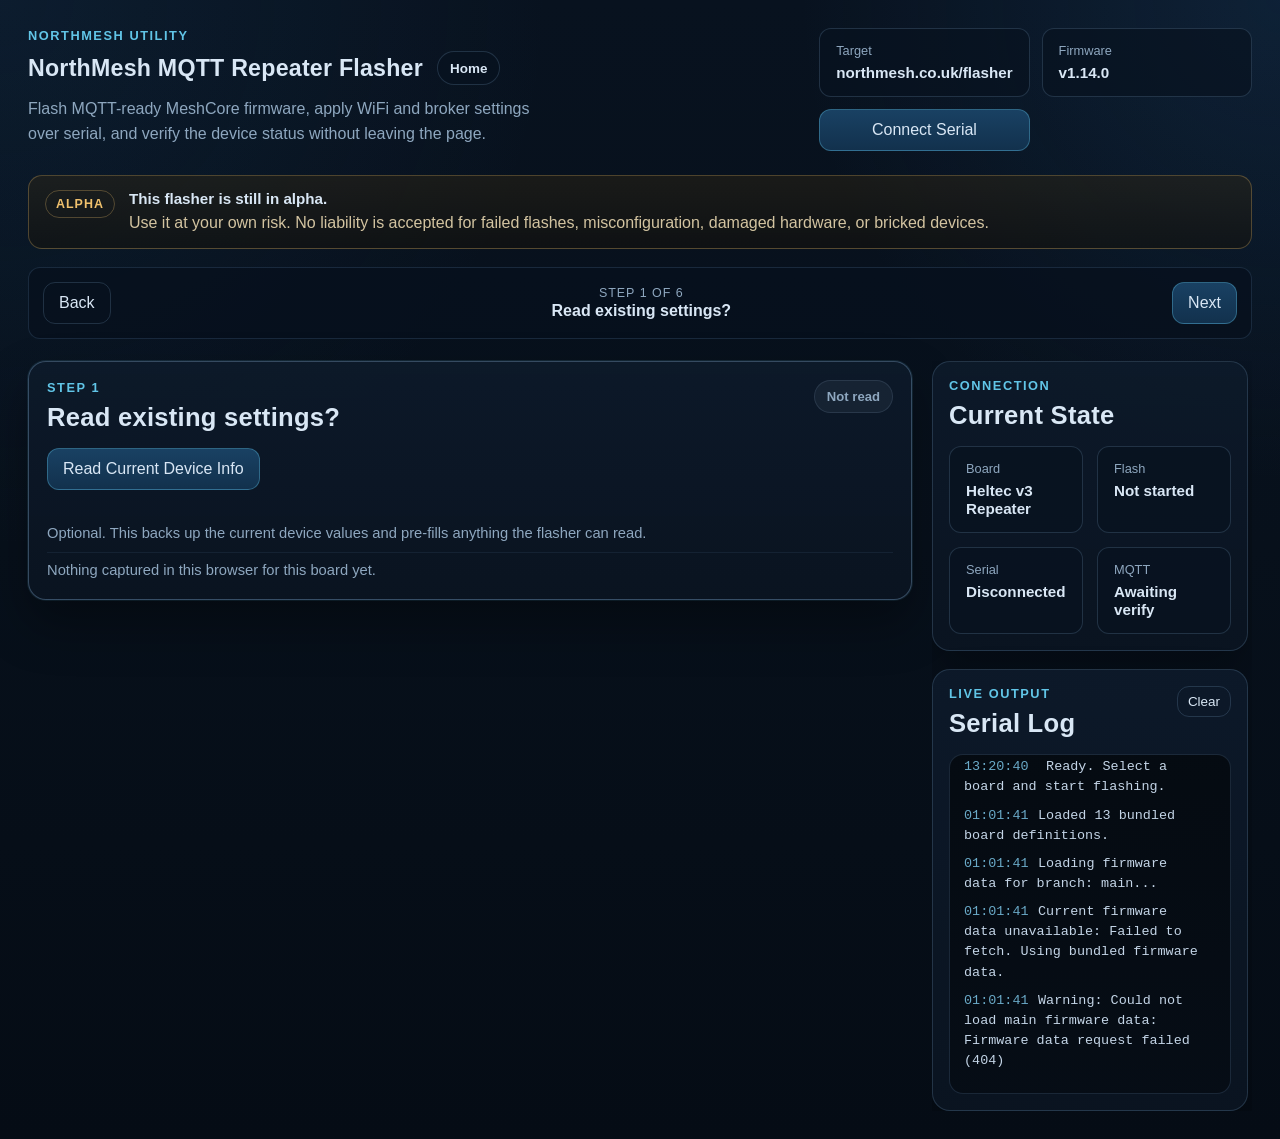
==== commit a3de1c13: "Fix browser flasher vendor path" ====
--- a/frontend/public/mqtt-flasher/index.html
+++ b/frontend/public/mqtt-flasher/index.html
@@ -875,6 +875,6 @@
     </div>
 
     <script src="assets/firmware-data.js?v=20260314-2300"></script>
-    <script src="assets/app.js?v=20260613-firmware-url"></script>
+    <script src="assets/app.js?v=20260613-flash-path"></script>
   </body>
 </html>
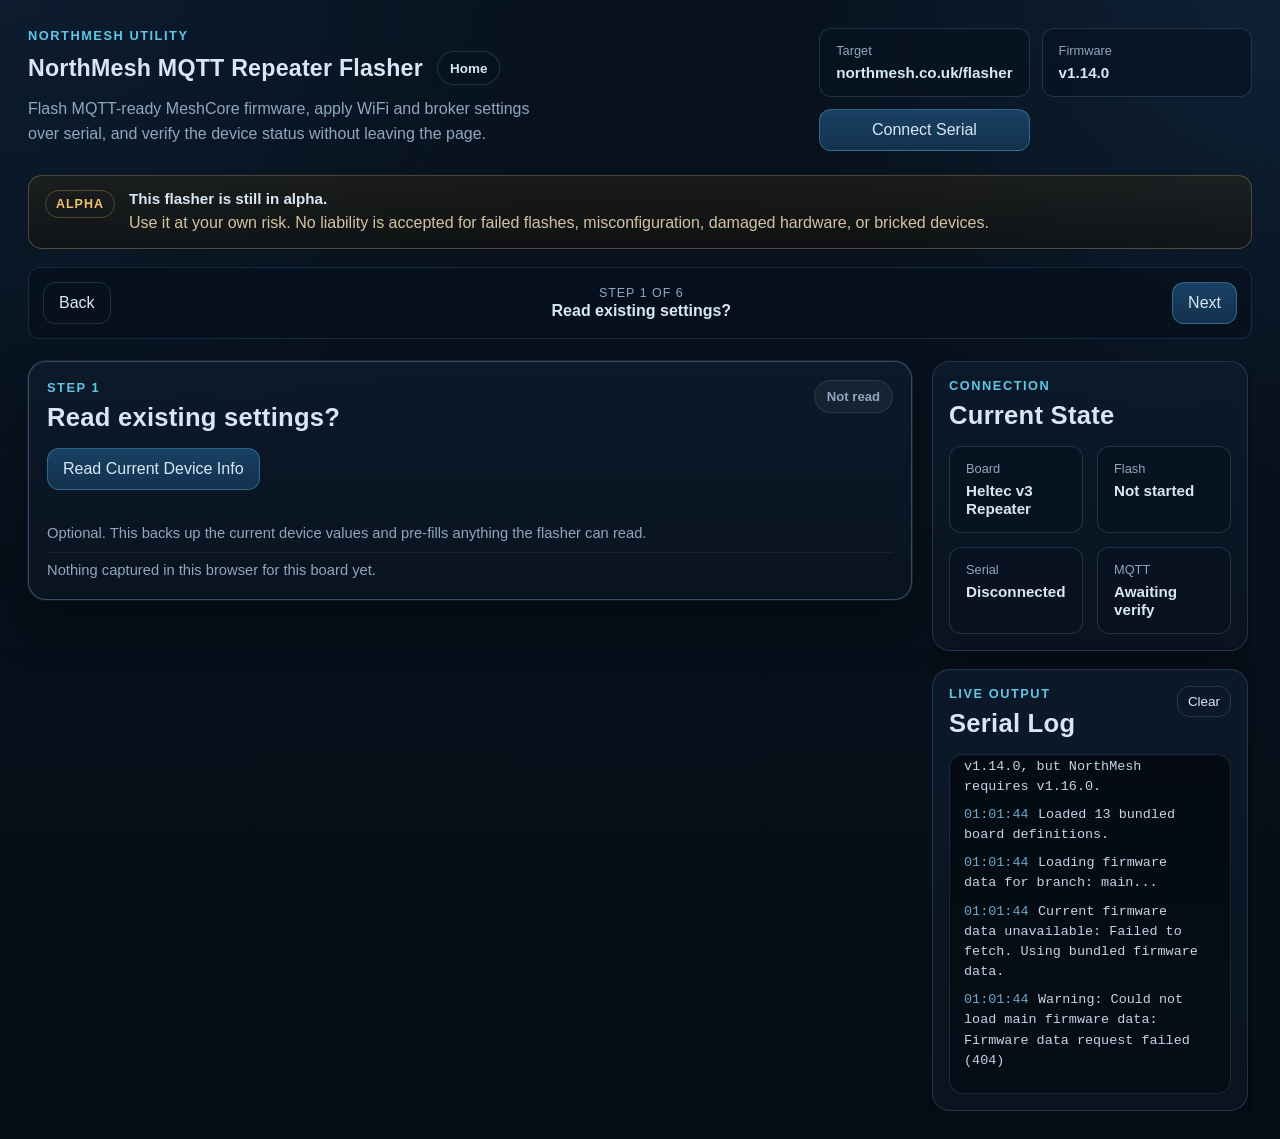
==== commit 450ecff8: "Flash firmware after guided questions" ====
--- a/frontend/public/mqtt-flasher/index.html
+++ b/frontend/public/mqtt-flasher/index.html
@@ -204,7 +204,7 @@
                   <p class="panel__eyebrow">Step 3</p>
                   <h2>Which radio profile should it use?</h2>
                 </div>
-                <span class="panel__status panel__status--idle" id="flash-state">Idle</span>
+                <span class="panel__status panel__status--idle" id="flash-state">Not flashed</span>
               </div>
               <div class="step-panel__body">
               <div class="firmware-branch-selector northmesh-hidden-setting">
@@ -266,7 +266,7 @@
                   <strong id="radio-command">set radio 869.525,62.5,8,5</strong>
                 </div>
               </div>
-              <div class="action-row">
+              <div class="action-row northmesh-hidden-setting">
                     <button class="button button--primary" id="flash-button" type="button">Flash Firmware</button>
                     <button class="button button--secondary northmesh-hidden-setting" id="update-button" type="button">Flash Update Only</button>
                     <button class="button button--ghost northmesh-hidden-setting" id="manifest-button" type="button">View Manifest</button>
@@ -291,7 +291,7 @@
                 </div>
               </div>
               <div class="note-list">
-                <p>Choose the closest profile for your region. The flasher applies this radio profile after firmware is written.</p>
+                <p>Choose the closest profile for your region. The firmware flash happens after the remaining questions.</p>
                 <p class="advanced-only">The preset populates the MeshCore CLI command, but you can edit frequency, bandwidth, SF, and CR manually.</p>
                 <p class="advanced-only">The browser handles flashing over Web Serial locally. Firmware binaries are served from this host only.</p>
               </div>
@@ -788,7 +788,7 @@
               <div class="panel__header">
                 <div>
                   <p class="panel__eyebrow">Step 6</p>
-                  <h2>Ready to apply settings?</h2>
+                  <h2>Ready to flash and apply settings?</h2>
                 </div>
                 <span class="panel__status panel__status--idle" id="serial-state">Serial disconnected</span>
               </div>
@@ -875,6 +875,6 @@
     </div>
 
     <script src="assets/firmware-data.js?v=20260314-2300"></script>
-    <script src="assets/app.js?v=20260613-flash-path"></script>
+    <script src="assets/app.js?v=20260613-flash-last"></script>
   </body>
 </html>
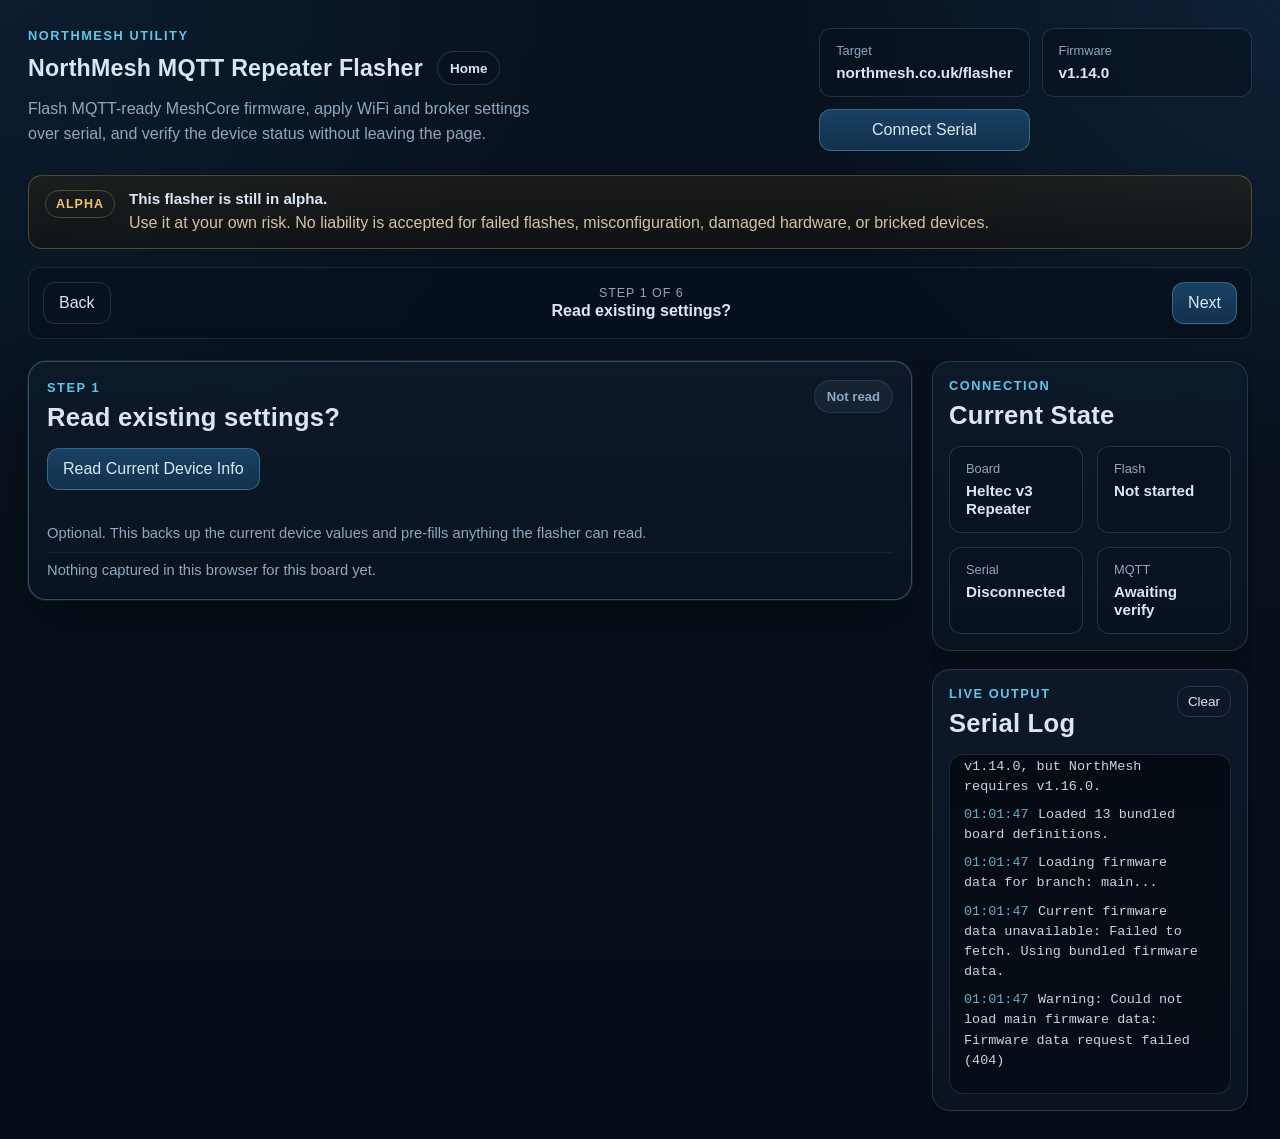
==== commit a4ae9977: "Keep flasher prompt in click gesture" ====
--- a/frontend/public/mqtt-flasher/index.html
+++ b/frontend/public/mqtt-flasher/index.html
@@ -875,6 +875,6 @@
     </div>
 
     <script src="assets/firmware-data.js?v=20260314-2300"></script>
-    <script src="assets/app.js?v=20260613-flash-last"></script>
+    <script src="assets/app.js?v=20260613-serial-flash"></script>
   </body>
 </html>
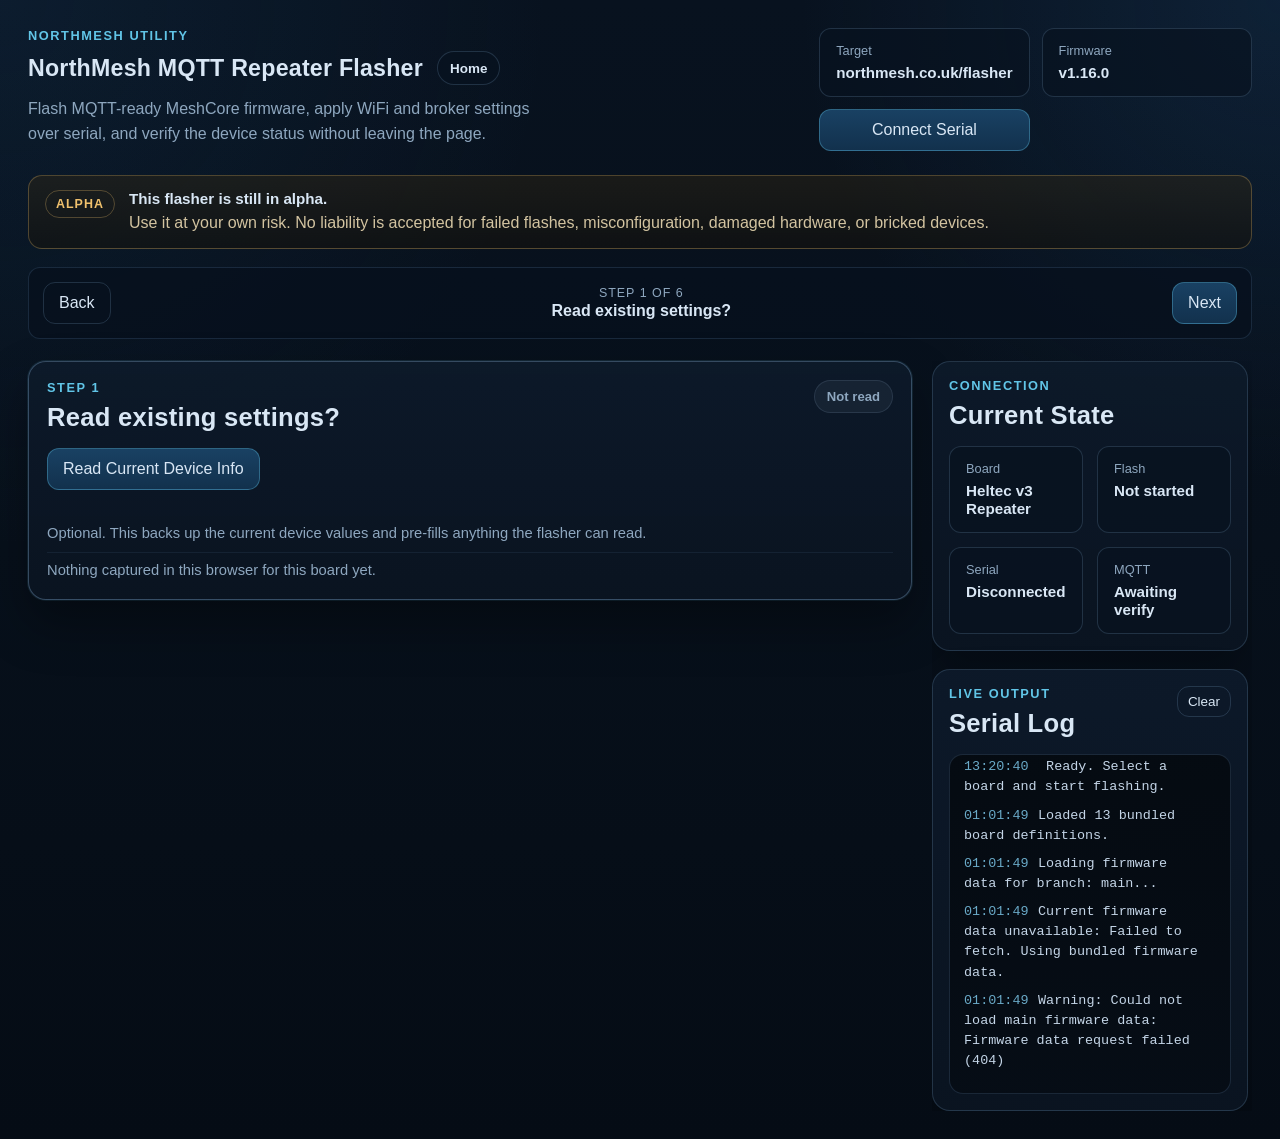
==== commit d03b7d42: "Use MeshCore v1.16 Heltec V3 firmware" ====
--- a/frontend/public/mqtt-flasher/index.html
+++ b/frontend/public/mqtt-flasher/index.html
@@ -874,7 +874,7 @@
       </main>
     </div>
 
-    <script src="assets/firmware-data.js?v=20260314-2300"></script>
-    <script src="assets/app.js?v=20260613-serial-flash"></script>
+    <script src="assets/firmware-data.js?v=20260613-heltec-v116"></script>
+    <script src="assets/app.js?v=20260613-heltec-v116"></script>
   </body>
 </html>
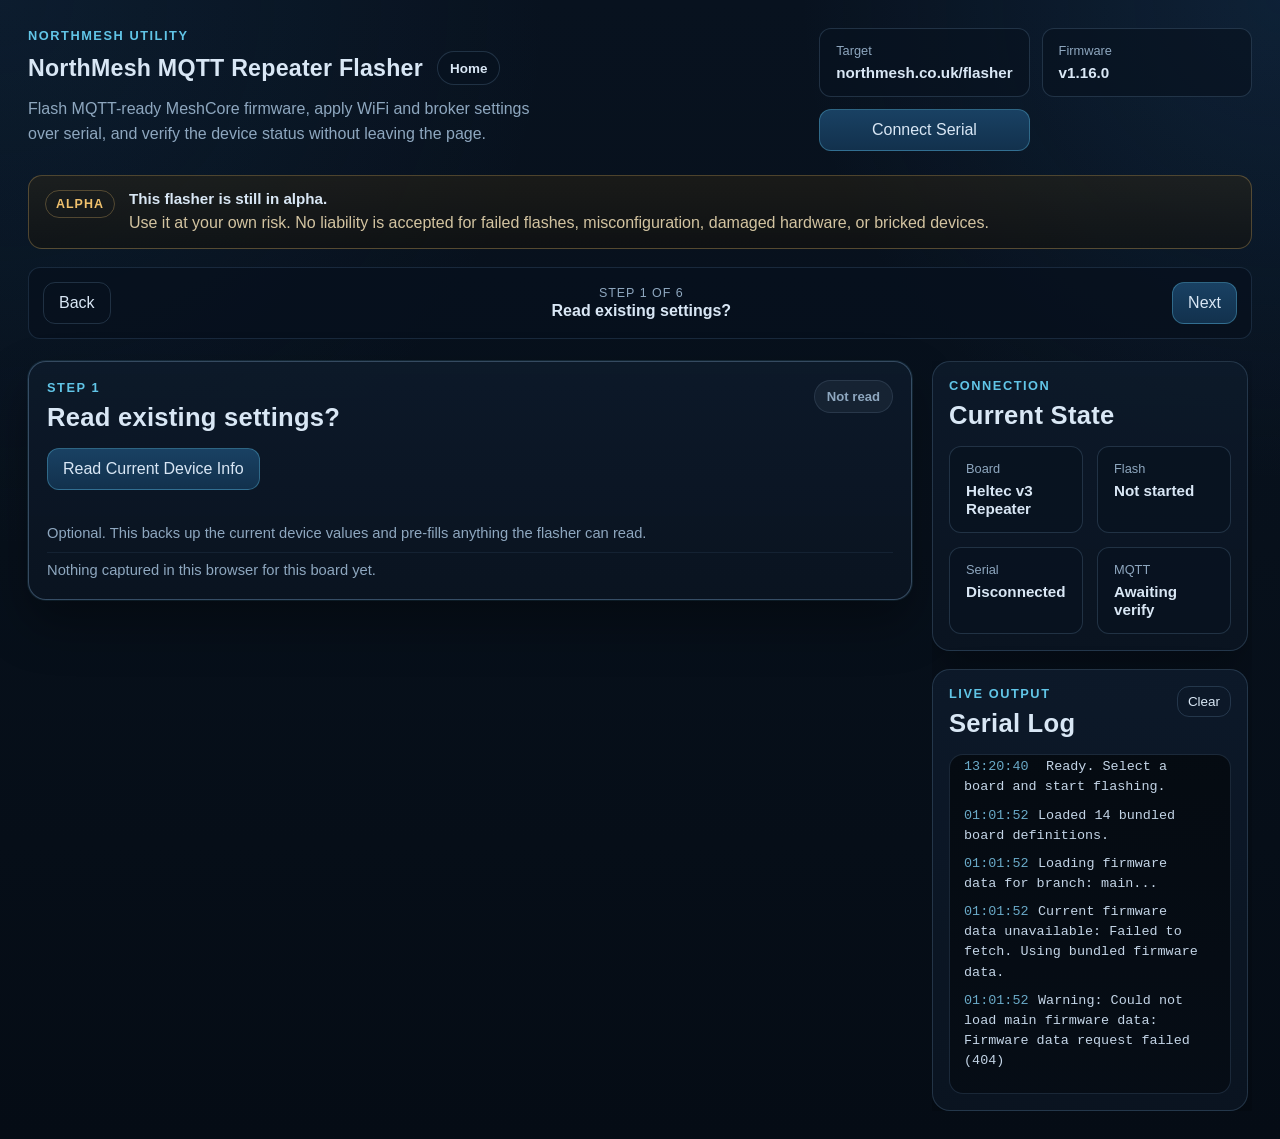
==== commit 7258dc61: "Add Heltec T114 v1.16 firmware" ====
--- a/frontend/public/mqtt-flasher/index.html
+++ b/frontend/public/mqtt-flasher/index.html
@@ -874,7 +874,7 @@
       </main>
     </div>
 
-    <script src="assets/firmware-data.js?v=20260613-heltec-v116"></script>
-    <script src="assets/app.js?v=20260613-heltec-v116"></script>
+    <script src="assets/firmware-data.js?v=20260613-t114"></script>
+    <script src="assets/app.js?v=20260613-t114"></script>
   </body>
 </html>
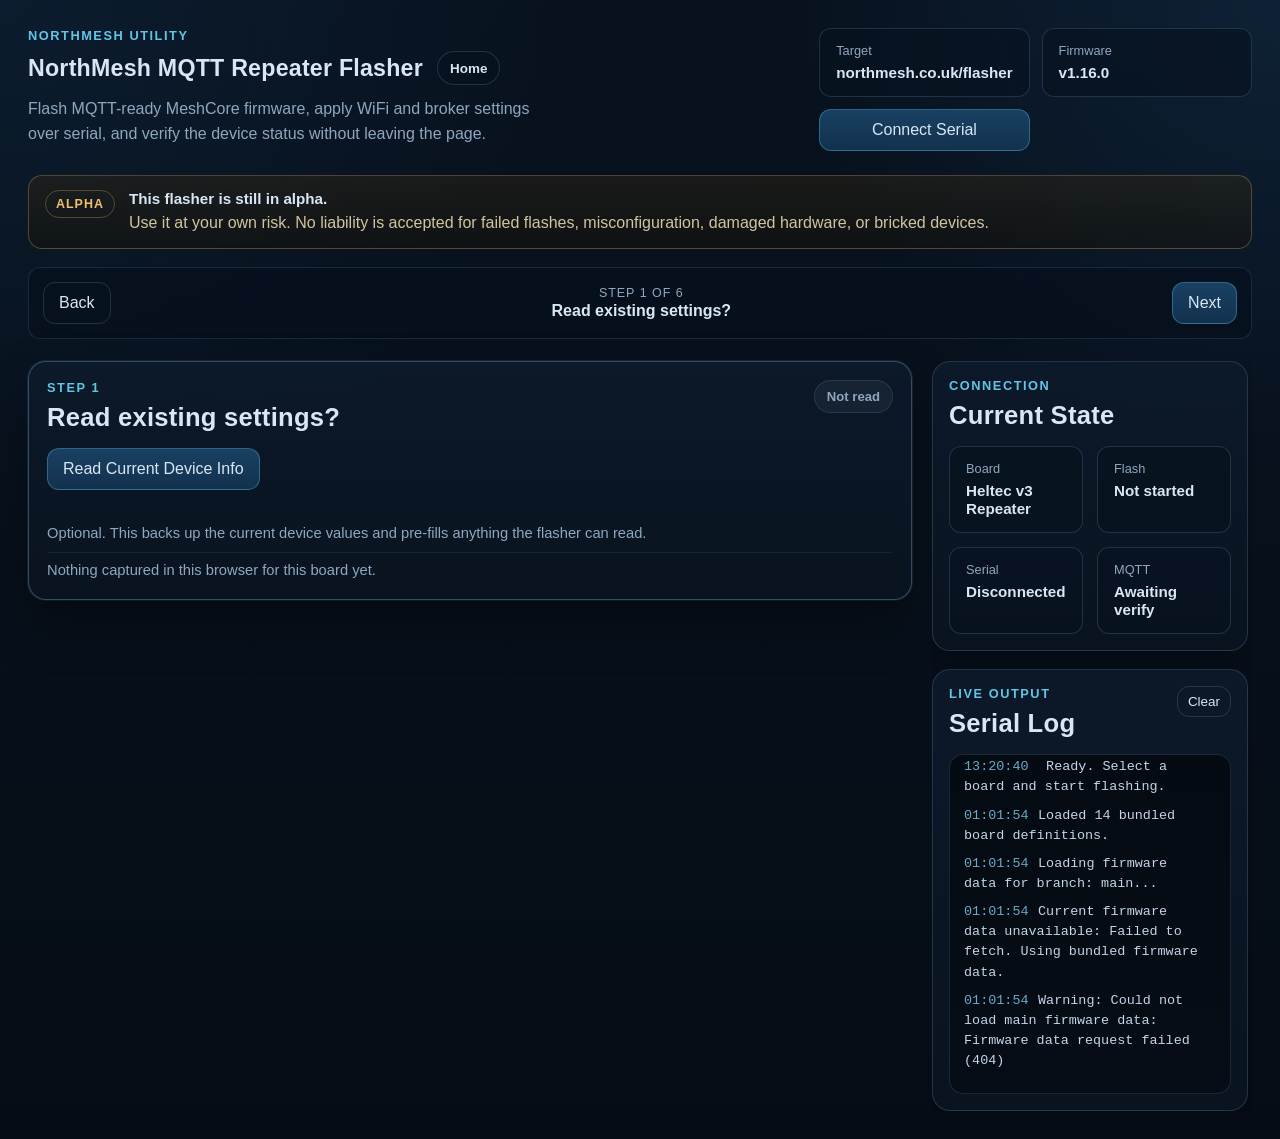
==== commit 05bca8b6: "Improve site SEO metadata" ====
--- a/frontend/public/mqtt-flasher/index.html
+++ b/frontend/public/mqtt-flasher/index.html
@@ -3,7 +3,31 @@
   <head>
     <meta charset="utf-8">
     <meta name="viewport" content="width=device-width, initial-scale=1">
-    <title>MeshCore MQTT Web Flasher</title>
+    <meta name="description" content="NorthMesh MQTT repeater flasher for supported MeshCore LoRa boards. Flash firmware, apply WiFi, radio, and MQTT settings, and verify device status from the browser.">
+    <meta name="robots" content="index, follow, max-image-preview:large">
+    <link rel="canonical" href="https://northmesh.co.uk/mqtt-flasher/">
+    <meta property="og:site_name" content="NorthMesh">
+    <meta property="og:type" content="website">
+    <meta property="og:title" content="NorthMesh MQTT Repeater Flasher">
+    <meta property="og:description" content="Browser-based MeshCore repeater firmware flasher and NorthMesh MQTT setup tool for supported LoRa boards.">
+    <meta property="og:url" content="https://northmesh.co.uk/mqtt-flasher/">
+    <meta property="og:image" content="https://northmesh.co.uk/og-image.svg">
+    <meta name="twitter:card" content="summary_large_image">
+    <meta name="twitter:title" content="NorthMesh MQTT Repeater Flasher">
+    <meta name="twitter:description" content="Flash supported MeshCore LoRa repeaters and apply NorthMesh WiFi, radio, and MQTT settings from the browser.">
+    <meta name="twitter:image" content="https://northmesh.co.uk/og-image.svg">
+    <script type="application/ld+json">
+      {
+        "@context": "https://schema.org",
+        "@type": "SoftwareApplication",
+        "name": "NorthMesh MQTT Repeater Flasher",
+        "applicationCategory": "DeveloperApplication",
+        "operatingSystem": "Chrome, Edge, Chromium browsers with Web Serial",
+        "url": "https://northmesh.co.uk/mqtt-flasher/",
+        "description": "Browser-based MeshCore repeater firmware flasher and NorthMesh MQTT configuration utility."
+      }
+    </script>
+    <title>NorthMesh MQTT Repeater Flasher</title>
     <link rel="stylesheet" href="assets/styles.css?v=20260613-log">
   </head>
   <body class="northmesh-guided">
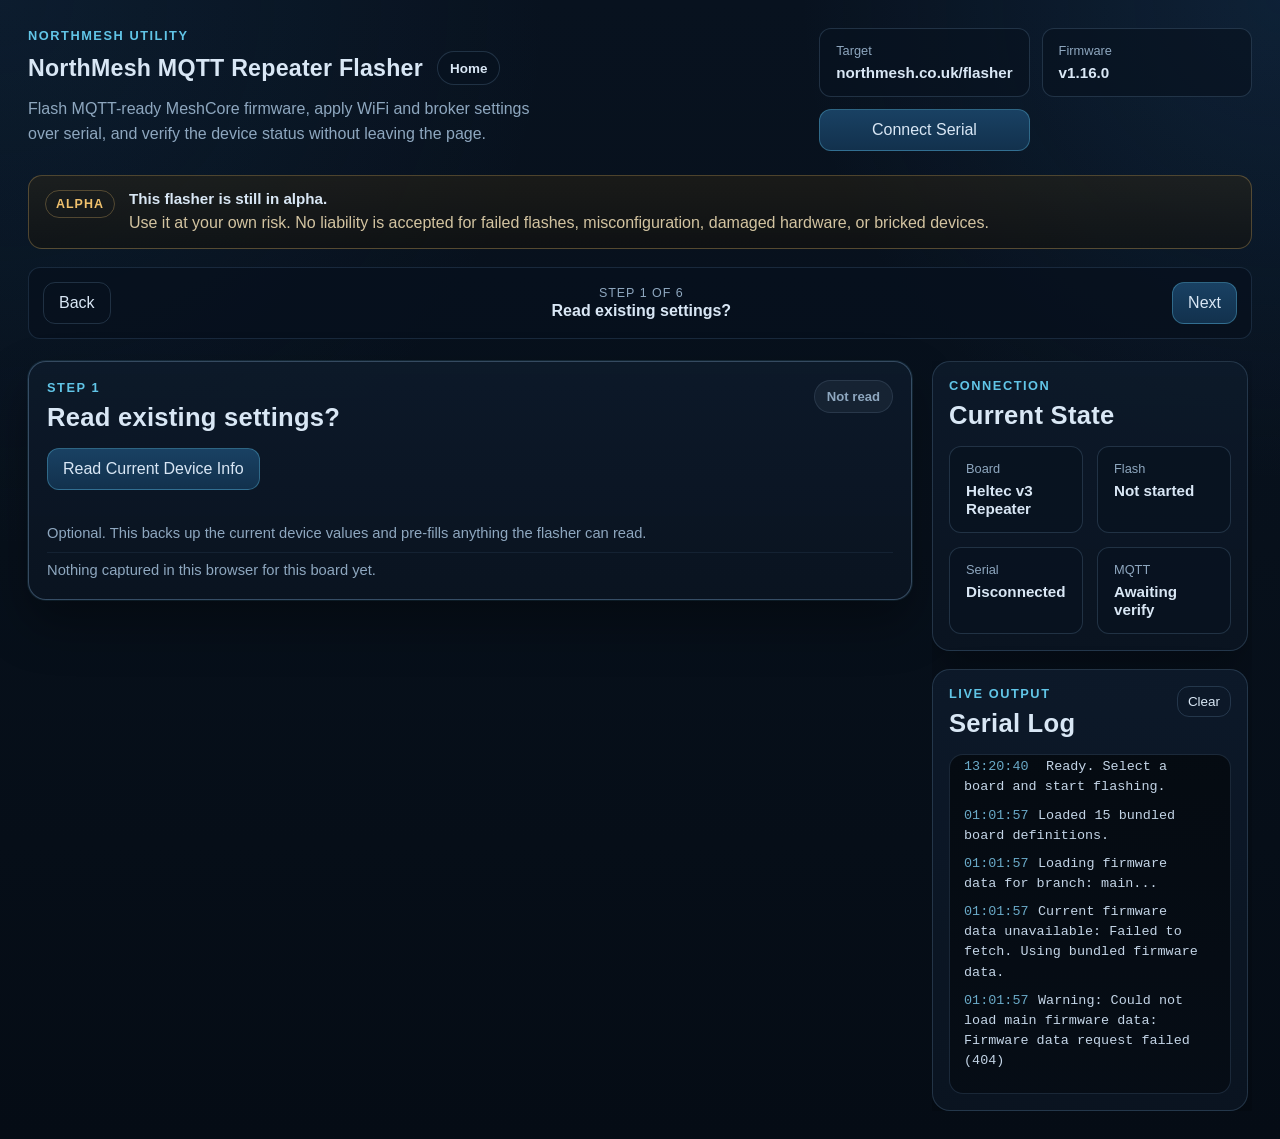
==== commit 71a3f7ff: "Add Waveshare RP2040 LoRa firmware" ====
--- a/frontend/public/mqtt-flasher/index.html
+++ b/frontend/public/mqtt-flasher/index.html
@@ -898,7 +898,7 @@
       </main>
     </div>
 
-    <script src="assets/firmware-data.js?v=20260613-t114"></script>
-    <script src="assets/app.js?v=20260613-t114"></script>
+    <script src="assets/firmware-data.js?v=20260629-waveshare"></script>
+    <script src="assets/app.js?v=20260629-waveshare"></script>
   </body>
 </html>
